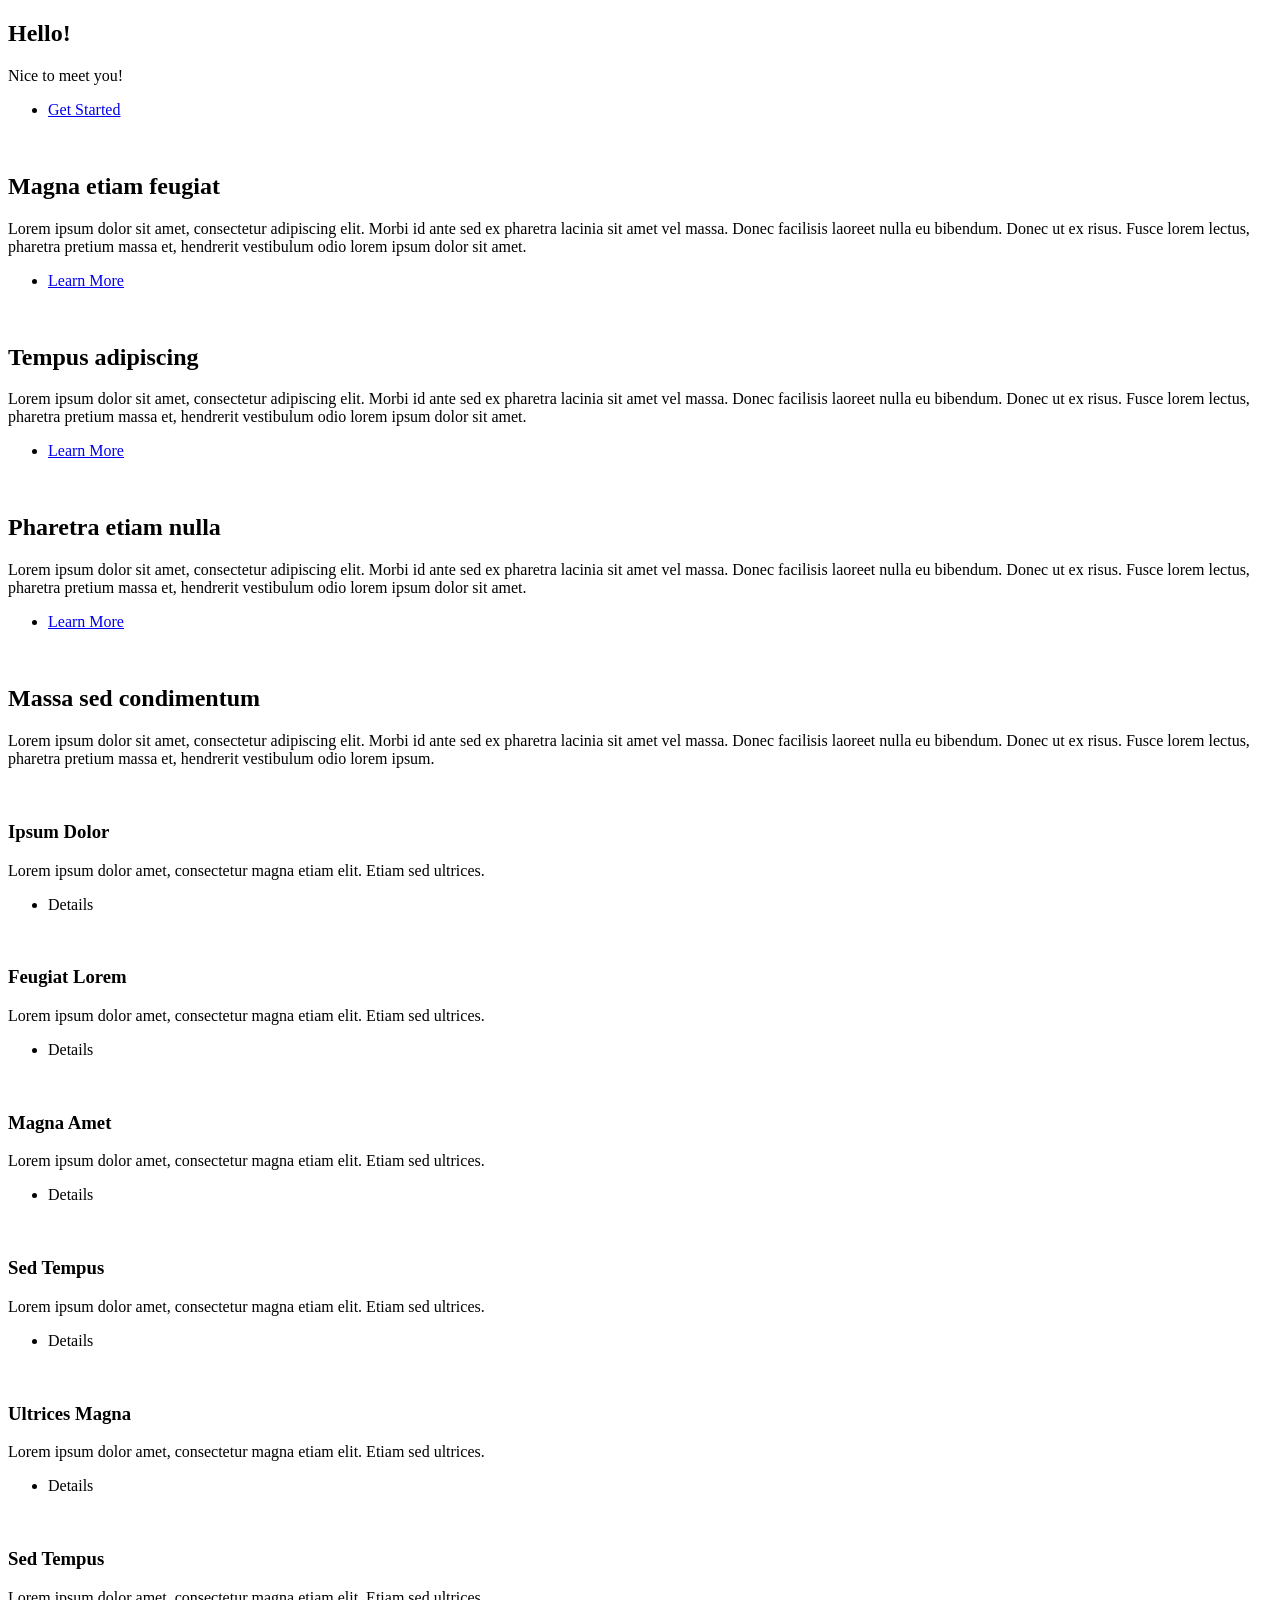
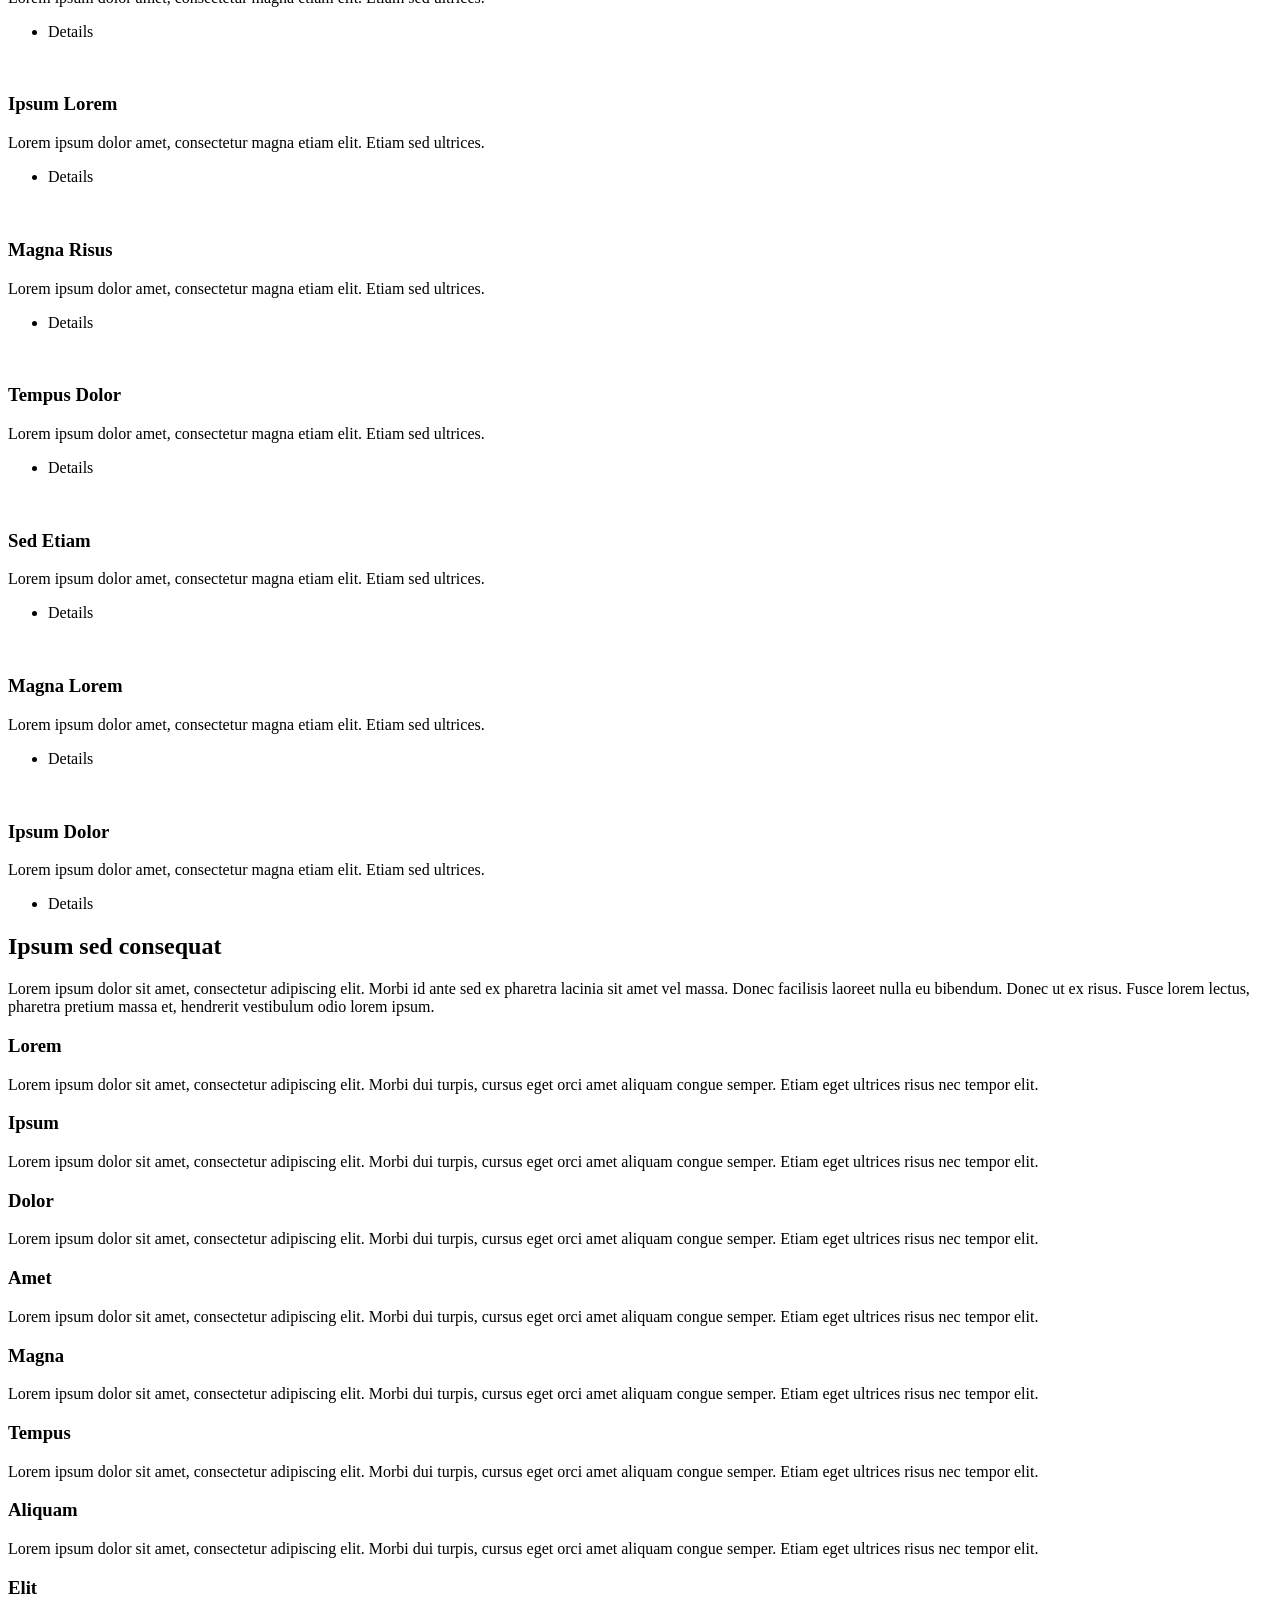
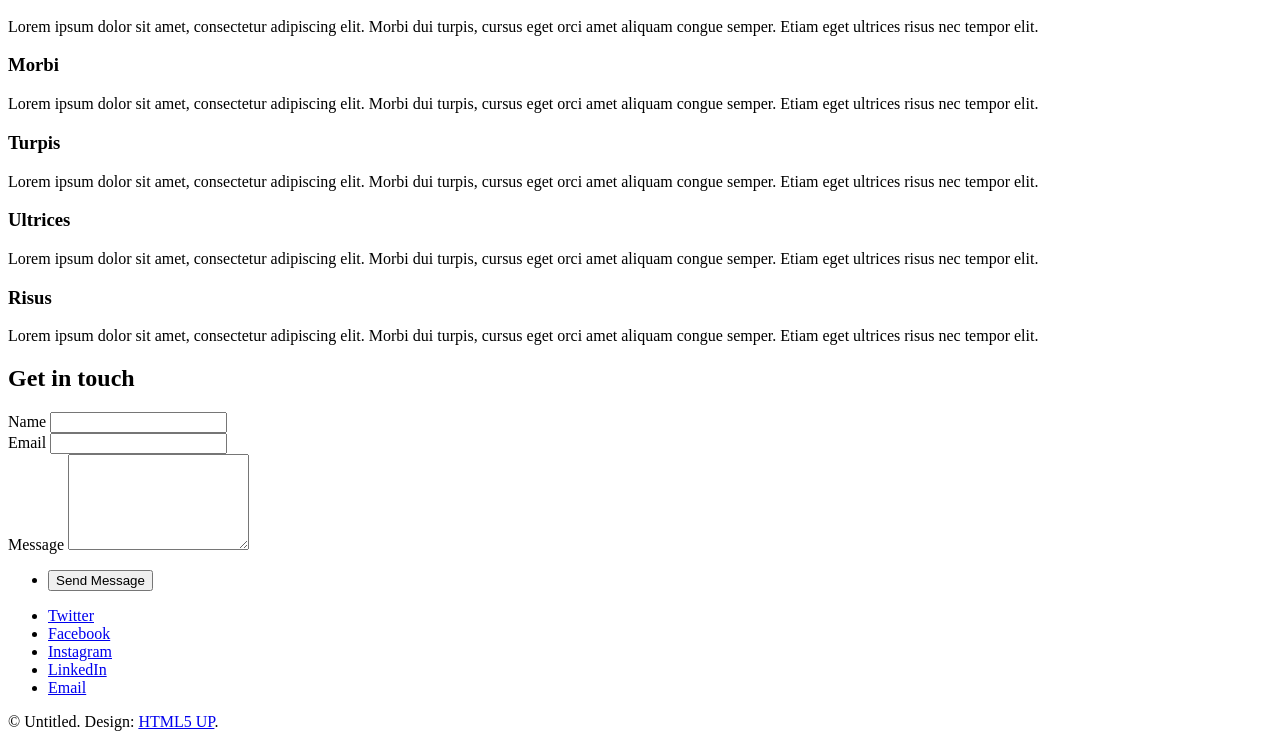
==== index.html @ d67f1583 "add a templete" ====
<!DOCTYPE HTML>
<!--
	Story by HTML5 UP
	html5up.net | @ajlkn
	Free for personal and commercial use under the CCA 3.0 license (html5up.net/license)
-->
<html>
	<head>
		<title>Story by HTML5 UP</title>
		<meta charset="utf-8" />
		<meta name="viewport" content="width=device-width, initial-scale=1, user-scalable=no" />
		<link rel="stylesheet" href="assets/css/main.css" />
		<noscript><link rel="stylesheet" href="assets/css/noscript.css" /></noscript>
	</head>
	<body class="is-preload">

		<!-- Wrapper -->
			<div id="wrapper" class="divided">

				<!-- One -->
					<section class="banner style1 orient-left content-align-left image-position-right fullscreen onload-image-fade-in onload-content-fade-right">
						<div class="content">
							<h1>Hello! </h1>
							<p class="major">
								Nice to meet you! 

							</p>
							<ul class="actions stacked">
								<li><a href="#first" class="button big wide smooth-scroll-middle">Get Started</a></li>
							</ul>
						</div>
						<div class="image">
							<img src="images/banner.jpg" alt="" />
						</div>
					</section>

				<!-- Two -->
					<section class="spotlight style1 orient-right content-align-left image-position-center onscroll-image-fade-in" id="first">
						<div class="content">
							<h2>Magna etiam feugiat</h2>
							<p>Lorem ipsum dolor sit amet, consectetur adipiscing elit. Morbi id ante sed ex pharetra lacinia sit amet vel massa. Donec facilisis laoreet nulla eu bibendum. Donec ut ex risus. Fusce lorem lectus, pharetra pretium massa et, hendrerit vestibulum odio lorem ipsum dolor sit amet.</p>
							<ul class="actions stacked">
								<li><a href="#" class="button">Learn More</a></li>
							</ul>
						</div>
						<div class="image">
							<img src="images/spotlight01.jpg" alt="" />
						</div>
					</section>

				<!-- Three -->
					<section class="spotlight style1 orient-left content-align-left image-position-center onscroll-image-fade-in">
						<div class="content">
							<h2>Tempus adipiscing</h2>
							<p>Lorem ipsum dolor sit amet, consectetur adipiscing elit. Morbi id ante sed ex pharetra lacinia sit amet vel massa. Donec facilisis laoreet nulla eu bibendum. Donec ut ex risus. Fusce lorem lectus, pharetra pretium massa et, hendrerit vestibulum odio lorem ipsum dolor sit amet.</p>
							<ul class="actions stacked">
								<li><a href="#" class="button">Learn More</a></li>
							</ul>
						</div>
						<div class="image">
							<img src="images/spotlight02.jpg" alt="" />
						</div>
					</section>

				<!-- Four -->
					<section class="spotlight style1 orient-right content-align-left image-position-center onscroll-image-fade-in">
						<div class="content">
							<h2>Pharetra etiam nulla</h2>
							<p>Lorem ipsum dolor sit amet, consectetur adipiscing elit. Morbi id ante sed ex pharetra lacinia sit amet vel massa. Donec facilisis laoreet nulla eu bibendum. Donec ut ex risus. Fusce lorem lectus, pharetra pretium massa et, hendrerit vestibulum odio lorem ipsum dolor sit amet.</p>
							<ul class="actions stacked">
								<li><a href="#" class="button">Learn More</a></li>
							</ul>
						</div>
						<div class="image">
							<img src="images/spotlight03.jpg" alt="" />
						</div>
					</section>

				<!-- Five -->
					<section class="wrapper style1 align-center">
						<div class="inner">
							<h2>Massa sed condimentum</h2>
							<p>Lorem ipsum dolor sit amet, consectetur adipiscing elit. Morbi id ante sed ex pharetra lacinia sit amet vel massa. Donec facilisis laoreet nulla eu bibendum. Donec ut ex risus. Fusce lorem lectus, pharetra pretium massa et, hendrerit vestibulum odio lorem ipsum.</p>
						</div>

						<!-- Gallery -->
							<div class="gallery style2 medium lightbox onscroll-fade-in">
								<article>
									<a href="images/gallery/fulls/01.jpg" class="image">
										<img src="images/gallery/thumbs/01.jpg" alt="" />
									</a>
									<div class="caption">
										<h3>Ipsum Dolor</h3>
										<p>Lorem ipsum dolor amet, consectetur magna etiam elit. Etiam sed ultrices.</p>
										<ul class="actions fixed">
											<li><span class="button small">Details</span></li>
										</ul>
									</div>
								</article>
								<article>
									<a href="images/gallery/fulls/02.jpg" class="image">
										<img src="images/gallery/thumbs/02.jpg" alt="" />
									</a>
									<div class="caption">
										<h3>Feugiat Lorem</h3>
										<p>Lorem ipsum dolor amet, consectetur magna etiam elit. Etiam sed ultrices.</p>
										<ul class="actions fixed">
											<li><span class="button small">Details</span></li>
										</ul>
									</div>
								</article>
								<article>
									<a href="images/gallery/fulls/03.jpg" class="image">
										<img src="images/gallery/thumbs/03.jpg" alt="" />
									</a>
									<div class="caption">
										<h3>Magna Amet</h3>
										<p>Lorem ipsum dolor amet, consectetur magna etiam elit. Etiam sed ultrices.</p>
										<ul class="actions fixed">
											<li><span class="button small">Details</span></li>
										</ul>
									</div>
								</article>
								<article>
									<a href="images/gallery/fulls/04.jpg" class="image">
										<img src="images/gallery/thumbs/04.jpg" alt="" />
									</a>
									<div class="caption">
										<h3>Sed Tempus</h3>
										<p>Lorem ipsum dolor amet, consectetur magna etiam elit. Etiam sed ultrices.</p>
										<ul class="actions fixed">
											<li><span class="button small">Details</span></li>
										</ul>
									</div>
								</article>
								<article>
									<a href="images/gallery/fulls/05.jpg" class="image">
										<img src="images/gallery/thumbs/05.jpg" alt="" />
									</a>
									<div class="caption">
										<h3>Ultrices Magna</h3>
										<p>Lorem ipsum dolor amet, consectetur magna etiam elit. Etiam sed ultrices.</p>
										<ul class="actions fixed">
											<li><span class="button small">Details</span></li>
										</ul>
									</div>
								</article>
								<article>
									<a href="images/gallery/fulls/06.jpg" class="image">
										<img src="images/gallery/thumbs/06.jpg" alt="" />
									</a>
									<div class="caption">
										<h3>Sed Tempus</h3>
										<p>Lorem ipsum dolor amet, consectetur magna etiam elit. Etiam sed ultrices.</p>
										<ul class="actions fixed">
											<li><span class="button small">Details</span></li>
										</ul>
									</div>
								</article>
								<article>
									<a href="images/gallery/fulls/07.jpg" class="image">
										<img src="images/gallery/thumbs/07.jpg" alt="" />
									</a>
									<div class="caption">
										<h3>Ipsum Lorem</h3>
										<p>Lorem ipsum dolor amet, consectetur magna etiam elit. Etiam sed ultrices.</p>
										<ul class="actions fixed">
											<li><span class="button small">Details</span></li>
										</ul>
									</div>
								</article>
								<article>
									<a href="images/gallery/fulls/08.jpg" class="image">
										<img src="images/gallery/thumbs/08.jpg" alt="" />
									</a>
									<div class="caption">
										<h3>Magna Risus</h3>
										<p>Lorem ipsum dolor amet, consectetur magna etiam elit. Etiam sed ultrices.</p>
										<ul class="actions fixed">
											<li><span class="button small">Details</span></li>
										</ul>
									</div>
								</article>
								<article>
									<a href="images/gallery/fulls/09.jpg" class="image">
										<img src="images/gallery/thumbs/09.jpg" alt="" />
									</a>
									<div class="caption">
										<h3>Tempus Dolor</h3>
										<p>Lorem ipsum dolor amet, consectetur magna etiam elit. Etiam sed ultrices.</p>
										<ul class="actions fixed">
											<li><span class="button small">Details</span></li>
										</ul>
									</div>
								</article>
								<article>
									<a href="images/gallery/fulls/10.jpg" class="image">
										<img src="images/gallery/thumbs/10.jpg" alt="" />
									</a>
									<div class="caption">
										<h3>Sed Etiam</h3>
										<p>Lorem ipsum dolor amet, consectetur magna etiam elit. Etiam sed ultrices.</p>
										<ul class="actions fixed">
											<li><span class="button small">Details</span></li>
										</ul>
									</div>
								</article>
								<article>
									<a href="images/gallery/fulls/11.jpg" class="image">
										<img src="images/gallery/thumbs/11.jpg" alt="" />
									</a>
									<div class="caption">
										<h3>Magna Lorem</h3>
										<p>Lorem ipsum dolor amet, consectetur magna etiam elit. Etiam sed ultrices.</p>
										<ul class="actions fixed">
											<li><span class="button small">Details</span></li>
										</ul>
									</div>
								</article>
								<article>
									<a href="images/gallery/fulls/12.jpg" class="image">
										<img src="images/gallery/thumbs/12.jpg" alt="" />
									</a>
									<div class="caption">
										<h3>Ipsum Dolor</h3>
										<p>Lorem ipsum dolor amet, consectetur magna etiam elit. Etiam sed ultrices.</p>
										<ul class="actions fixed">
											<li><span class="button small">Details</span></li>
										</ul>
									</div>
								</article>
							</div>

					</section>

				<!-- Six -->
					<section class="wrapper style1 align-center">
						<div class="inner">
							<h2>Ipsum sed consequat</h2>
							<p>Lorem ipsum dolor sit amet, consectetur adipiscing elit. Morbi id ante sed ex pharetra lacinia sit amet vel massa. Donec facilisis laoreet nulla eu bibendum. Donec ut ex risus. Fusce lorem lectus, pharetra pretium massa et, hendrerit vestibulum odio lorem ipsum.</p>
							<div class="items style1 medium onscroll-fade-in">
								<section>
									<span class="icon style2 major fa-gem"></span>
									<h3>Lorem</h3>
									<p>Lorem ipsum dolor sit amet, consectetur adipiscing elit. Morbi dui turpis, cursus eget orci amet aliquam congue semper. Etiam eget ultrices risus nec tempor elit.</p>
								</section>
								<section>
									<span class="icon solid style2 major fa-save"></span>
									<h3>Ipsum</h3>
									<p>Lorem ipsum dolor sit amet, consectetur adipiscing elit. Morbi dui turpis, cursus eget orci amet aliquam congue semper. Etiam eget ultrices risus nec tempor elit.</p>
								</section>
								<section>
									<span class="icon solid style2 major fa-chart-bar"></span>
									<h3>Dolor</h3>
									<p>Lorem ipsum dolor sit amet, consectetur adipiscing elit. Morbi dui turpis, cursus eget orci amet aliquam congue semper. Etiam eget ultrices risus nec tempor elit.</p>
								</section>
								<section>
									<span class="icon solid style2 major fa-wifi"></span>
									<h3>Amet</h3>
									<p>Lorem ipsum dolor sit amet, consectetur adipiscing elit. Morbi dui turpis, cursus eget orci amet aliquam congue semper. Etiam eget ultrices risus nec tempor elit.</p>
								</section>
								<section>
									<span class="icon solid style2 major fa-cog"></span>
									<h3>Magna</h3>
									<p>Lorem ipsum dolor sit amet, consectetur adipiscing elit. Morbi dui turpis, cursus eget orci amet aliquam congue semper. Etiam eget ultrices risus nec tempor elit.</p>
								</section>
								<section>
									<span class="icon style2 major fa-paper-plane"></span>
									<h3>Tempus</h3>
									<p>Lorem ipsum dolor sit amet, consectetur adipiscing elit. Morbi dui turpis, cursus eget orci amet aliquam congue semper. Etiam eget ultrices risus nec tempor elit.</p>
								</section>
								<section>
									<span class="icon solid style2 major fa-desktop"></span>
									<h3>Aliquam</h3>
									<p>Lorem ipsum dolor sit amet, consectetur adipiscing elit. Morbi dui turpis, cursus eget orci amet aliquam congue semper. Etiam eget ultrices risus nec tempor elit.</p>
								</section>
								<section>
									<span class="icon solid style2 major fa-sync-alt"></span>
									<h3>Elit</h3>
									<p>Lorem ipsum dolor sit amet, consectetur adipiscing elit. Morbi dui turpis, cursus eget orci amet aliquam congue semper. Etiam eget ultrices risus nec tempor elit.</p>
								</section>
								<section>
									<span class="icon solid style2 major fa-hashtag"></span>
									<h3>Morbi</h3>
									<p>Lorem ipsum dolor sit amet, consectetur adipiscing elit. Morbi dui turpis, cursus eget orci amet aliquam congue semper. Etiam eget ultrices risus nec tempor elit.</p>
								</section>
								<section>
									<span class="icon solid style2 major fa-bolt"></span>
									<h3>Turpis</h3>
									<p>Lorem ipsum dolor sit amet, consectetur adipiscing elit. Morbi dui turpis, cursus eget orci amet aliquam congue semper. Etiam eget ultrices risus nec tempor elit.</p>
								</section>
								<section>
									<span class="icon solid style2 major fa-envelope"></span>
									<h3>Ultrices</h3>
									<p>Lorem ipsum dolor sit amet, consectetur adipiscing elit. Morbi dui turpis, cursus eget orci amet aliquam congue semper. Etiam eget ultrices risus nec tempor elit.</p>
								</section>
								<section>
									<span class="icon solid style2 major fa-leaf"></span>
									<h3>Risus</h3>
									<p>Lorem ipsum dolor sit amet, consectetur adipiscing elit. Morbi dui turpis, cursus eget orci amet aliquam congue semper. Etiam eget ultrices risus nec tempor elit.</p>
								</section>
							</div>
						</div>
					</section>

				<!-- Seven -->
					<section class="wrapper style1 align-center">
						<div class="inner medium">
							<h2>Get in touch</h2>
							<form method="post" action="#">
								<div class="fields">
									<div class="field half">
										<label for="name">Name</label>
										<input type="text" name="name" id="name" value="" />
									</div>
									<div class="field half">
										<label for="email">Email</label>
										<input type="email" name="email" id="email" value="" />
									</div>
									<div class="field">
										<label for="message">Message</label>
										<textarea name="message" id="message" rows="6"></textarea>
									</div>
								</div>
								<ul class="actions special">
									<li><input type="submit" name="submit" id="submit" value="Send Message" /></li>
								</ul>
							</form>

						</div>
					</section>

				<!-- Footer -->
					<footer class="wrapper style1 align-center">
						<div class="inner">
							<ul class="icons">
								<li><a href="#" class="icon brands style2 fa-twitter"><span class="label">Twitter</span></a></li>
								<li><a href="#" class="icon brands style2 fa-facebook-f"><span class="label">Facebook</span></a></li>
								<li><a href="#" class="icon brands style2 fa-instagram"><span class="label">Instagram</span></a></li>
								<li><a href="#" class="icon brands style2 fa-linkedin-in"><span class="label">LinkedIn</span></a></li>
								<li><a href="#" class="icon style2 fa-envelope"><span class="label">Email</span></a></li>
							</ul>
							<p>&copy; Untitled. Design: <a href="https://html5up.net">HTML5 UP</a>.</p>
						</div>
					</footer>

			</div>

		<!-- Scripts -->
			<script src="assets/js/jquery.min.js"></script>
			<script src="assets/js/jquery.scrollex.min.js"></script>
			<script src="assets/js/jquery.scrolly.min.js"></script>
			<script src="assets/js/browser.min.js"></script>
			<script src="assets/js/breakpoints.min.js"></script>
			<script src="assets/js/util.js"></script>
			<script src="assets/js/main.js"></script>

	</body>
</html>
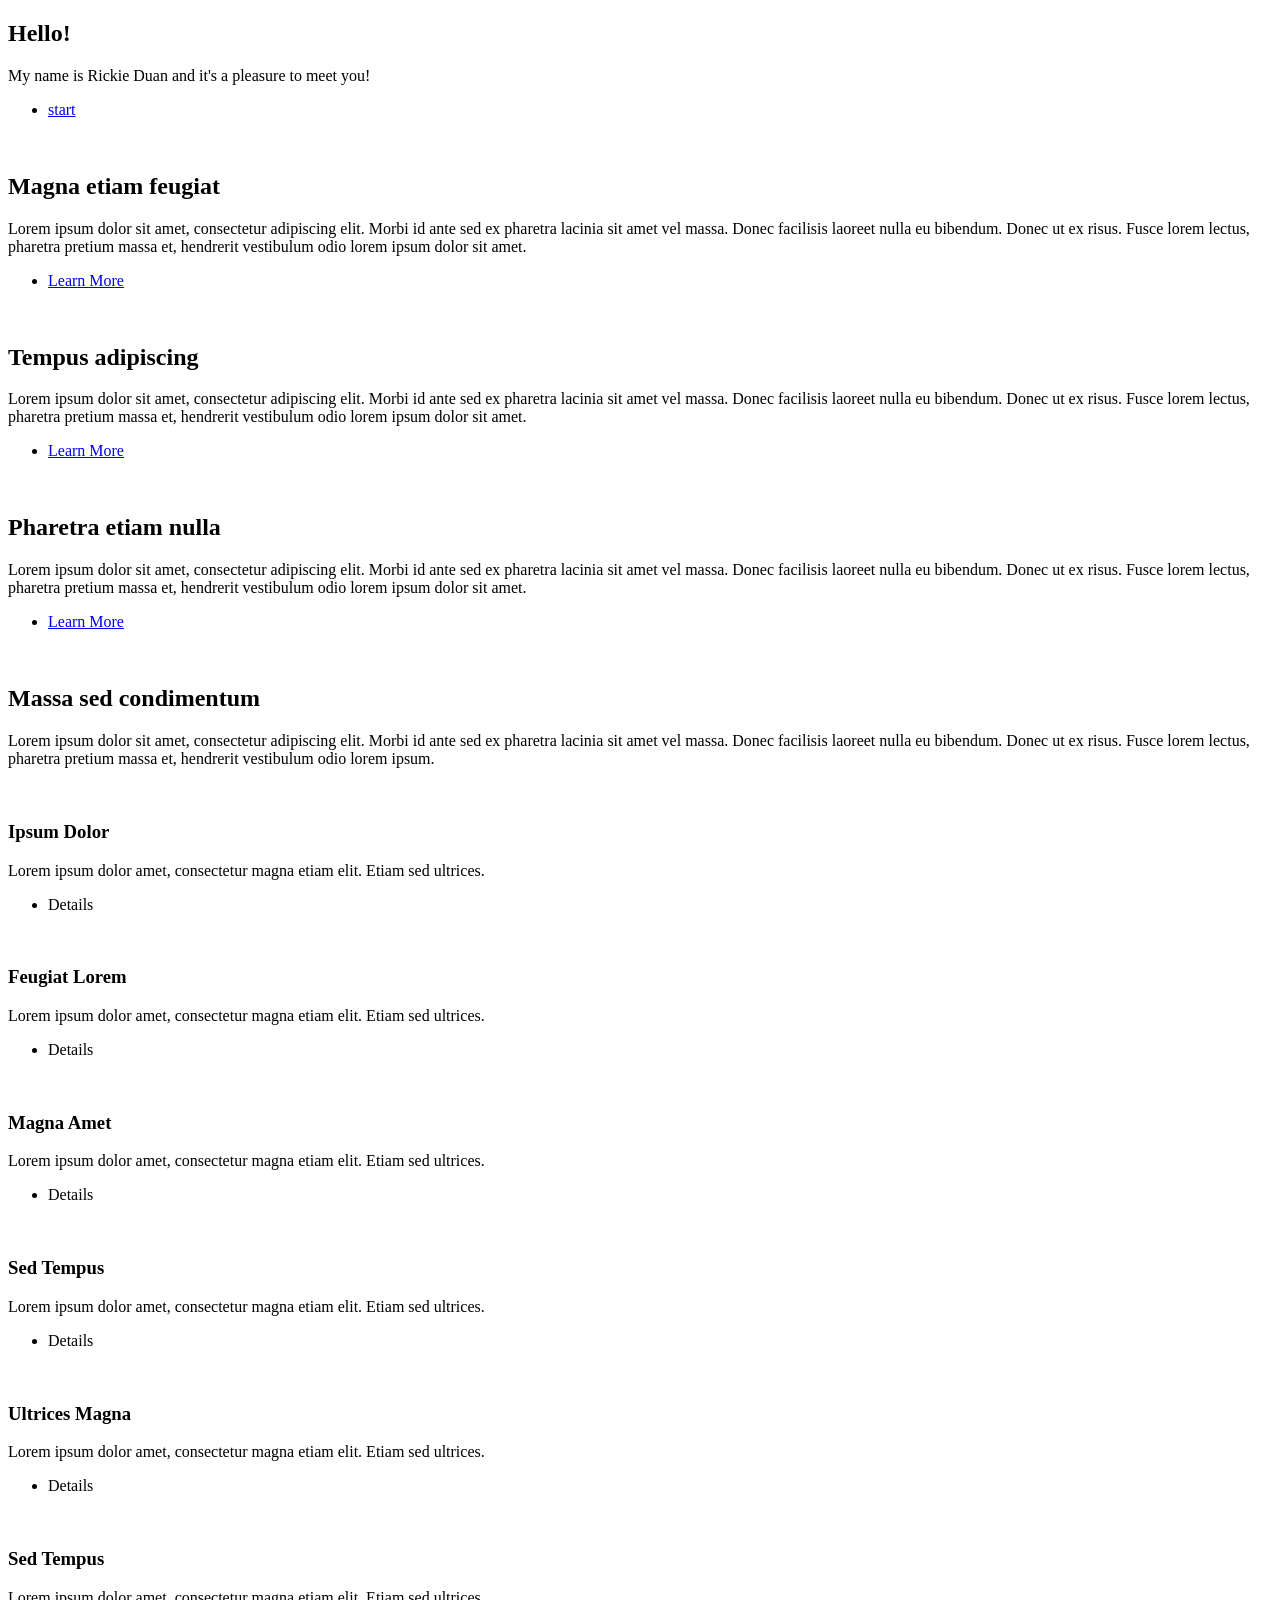
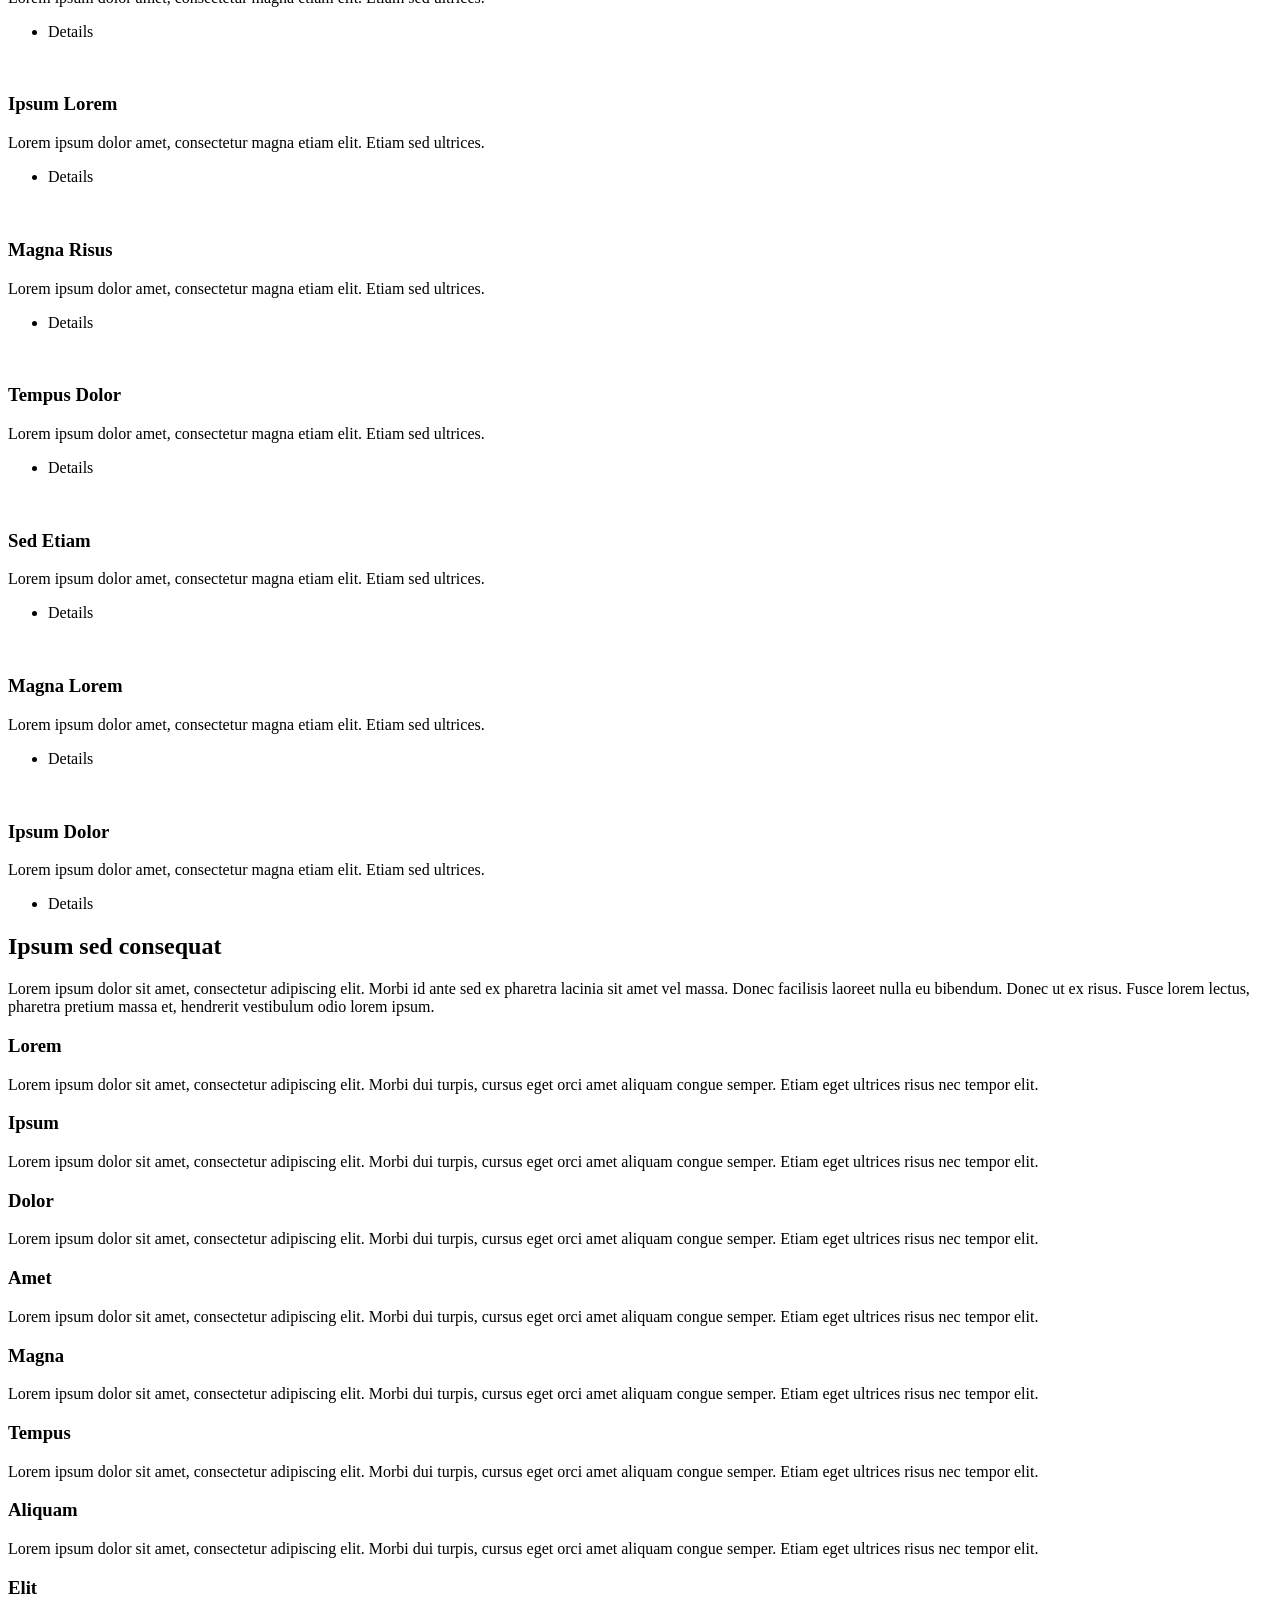
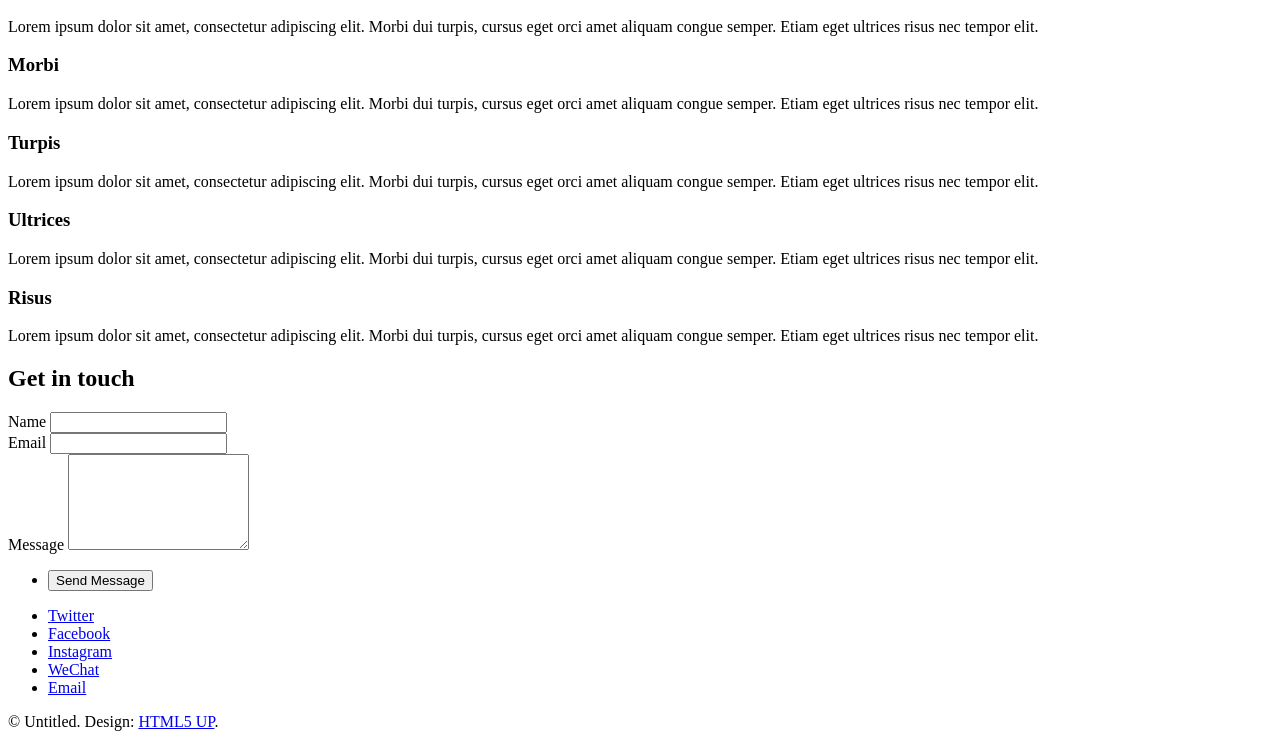
==== commit 43368a22: "added social media links" ====
--- a/index.html
+++ b/index.html
@@ -6,7 +6,7 @@
 -->
 <html>
 	<head>
-		<title>Story by HTML5 UP</title>
+		<title>Rickie's Website</title>
 		<meta charset="utf-8" />
 		<meta name="viewport" content="width=device-width, initial-scale=1, user-scalable=no" />
 		<link rel="stylesheet" href="assets/css/main.css" />
@@ -22,11 +22,11 @@
 						<div class="content">
 							<h1>Hello! </h1>
 							<p class="major">
-								Nice to meet you! 
+								My name is Rickie Duan and it's a pleasure to meet you! 
 
 							</p>
 							<ul class="actions stacked">
-								<li><a href="#first" class="button big wide smooth-scroll-middle">Get Started</a></li>
+								<li><a href="#first" class="button big wide smooth-scroll-middle">start</a></li>
 							</ul>
 						</div>
 						<div class="image">
@@ -336,9 +336,10 @@
 							<ul class="icons">
 								<li><a href="#" class="icon brands style2 fa-twitter"><span class="label">Twitter</span></a></li>
 								<li><a href="#" class="icon brands style2 fa-facebook-f"><span class="label">Facebook</span></a></li>
-								<li><a href="#" class="icon brands style2 fa-instagram"><span class="label">Instagram</span></a></li>
-								<li><a href="#" class="icon brands style2 fa-linkedin-in"><span class="label">LinkedIn</span></a></li>
-								<li><a href="#" class="icon style2 fa-envelope"><span class="label">Email</span></a></li>
+								<li><a href="https://www.instagram.com/rickie_duan/" class="icon brands style2 fa-instagram"><span class="label">Instagram</span></a></li>
+								<!-- <li><a href="#" class="icon brands style2 fa-linkedin-in"><span class="label">LinkedIn</span></a></li> -->
+								<li><a href="images/wechat_qr_code.jpeg" class="icon brands style2 fa-brands fa-weixin"><span class="label">WeChat</span></a></li>
+								<li><a href="mailto:r25duan@uwaterloo.ca" class="icon style2 fa-envelope"><span class="label">Email</span></a></li>
 							</ul>
 							<p>&copy; Untitled. Design: <a href="https://html5up.net">HTML5 UP</a>.</p>
 						</div>
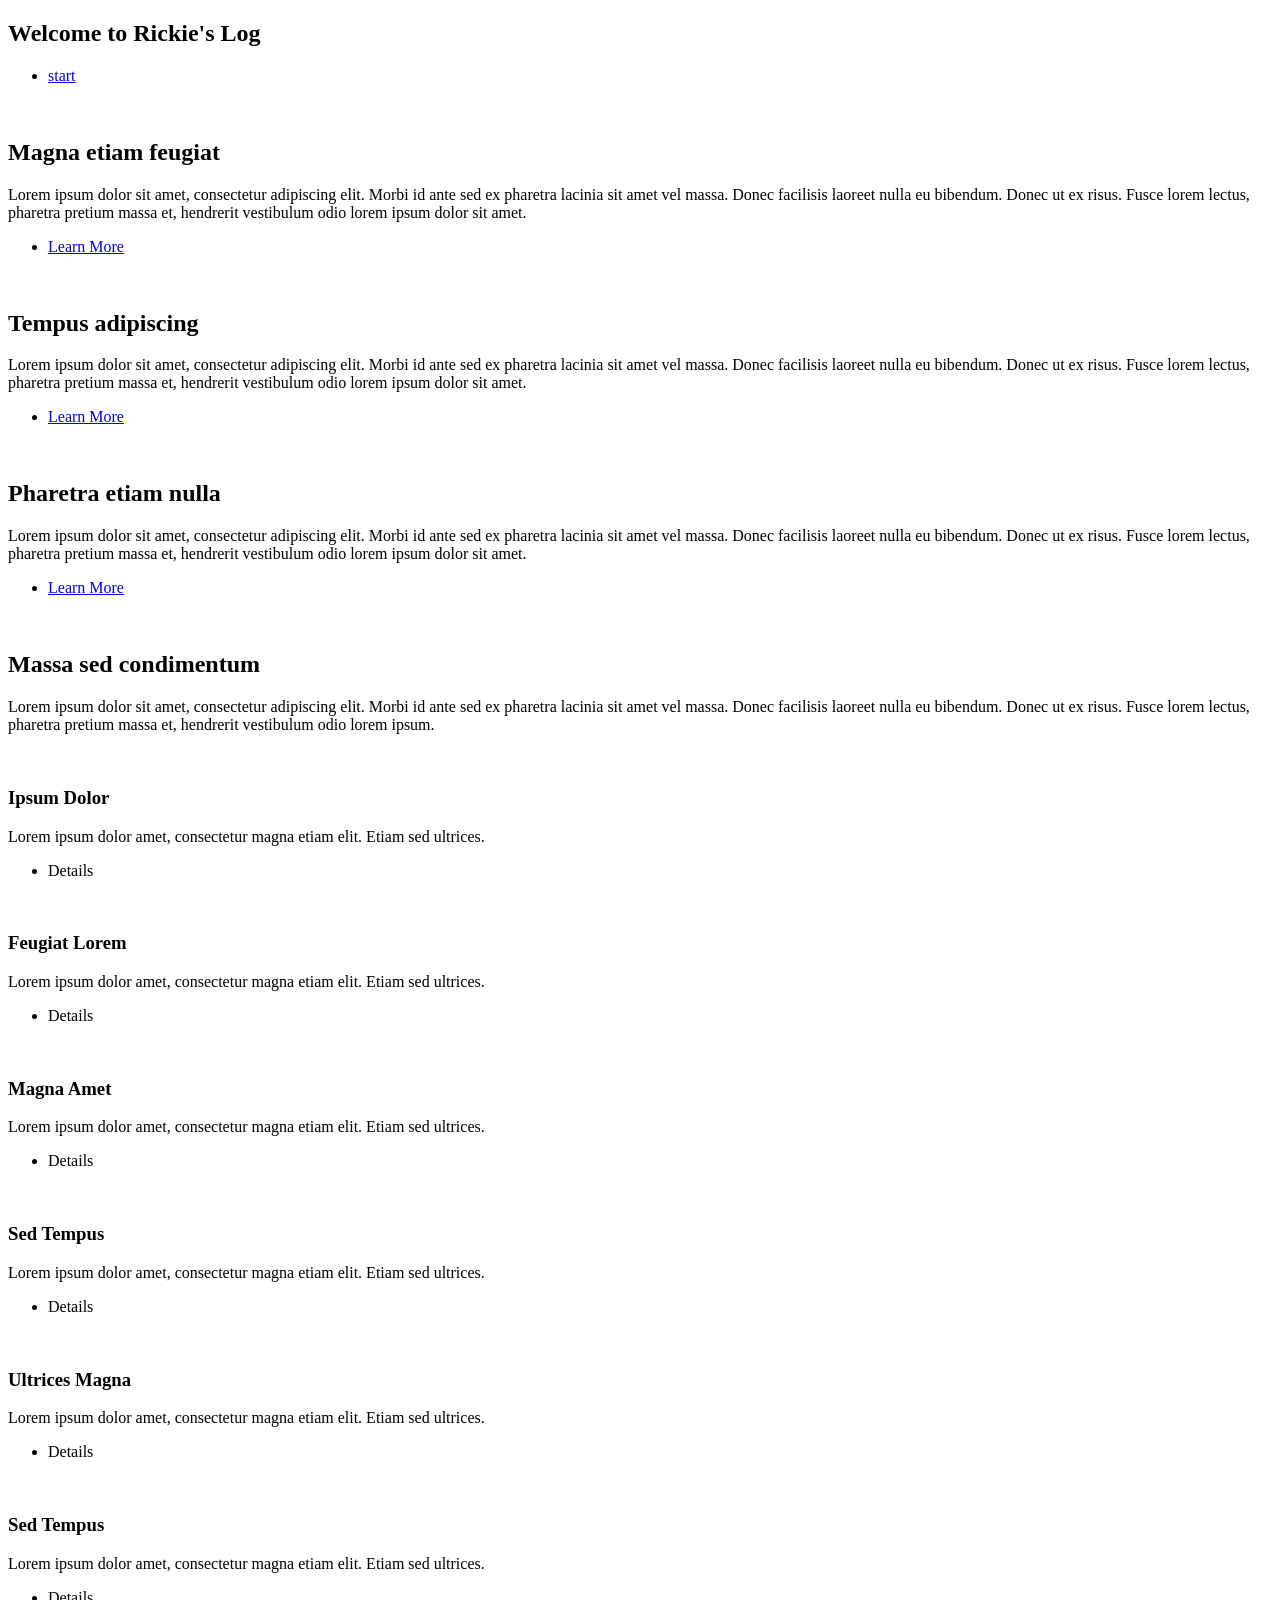
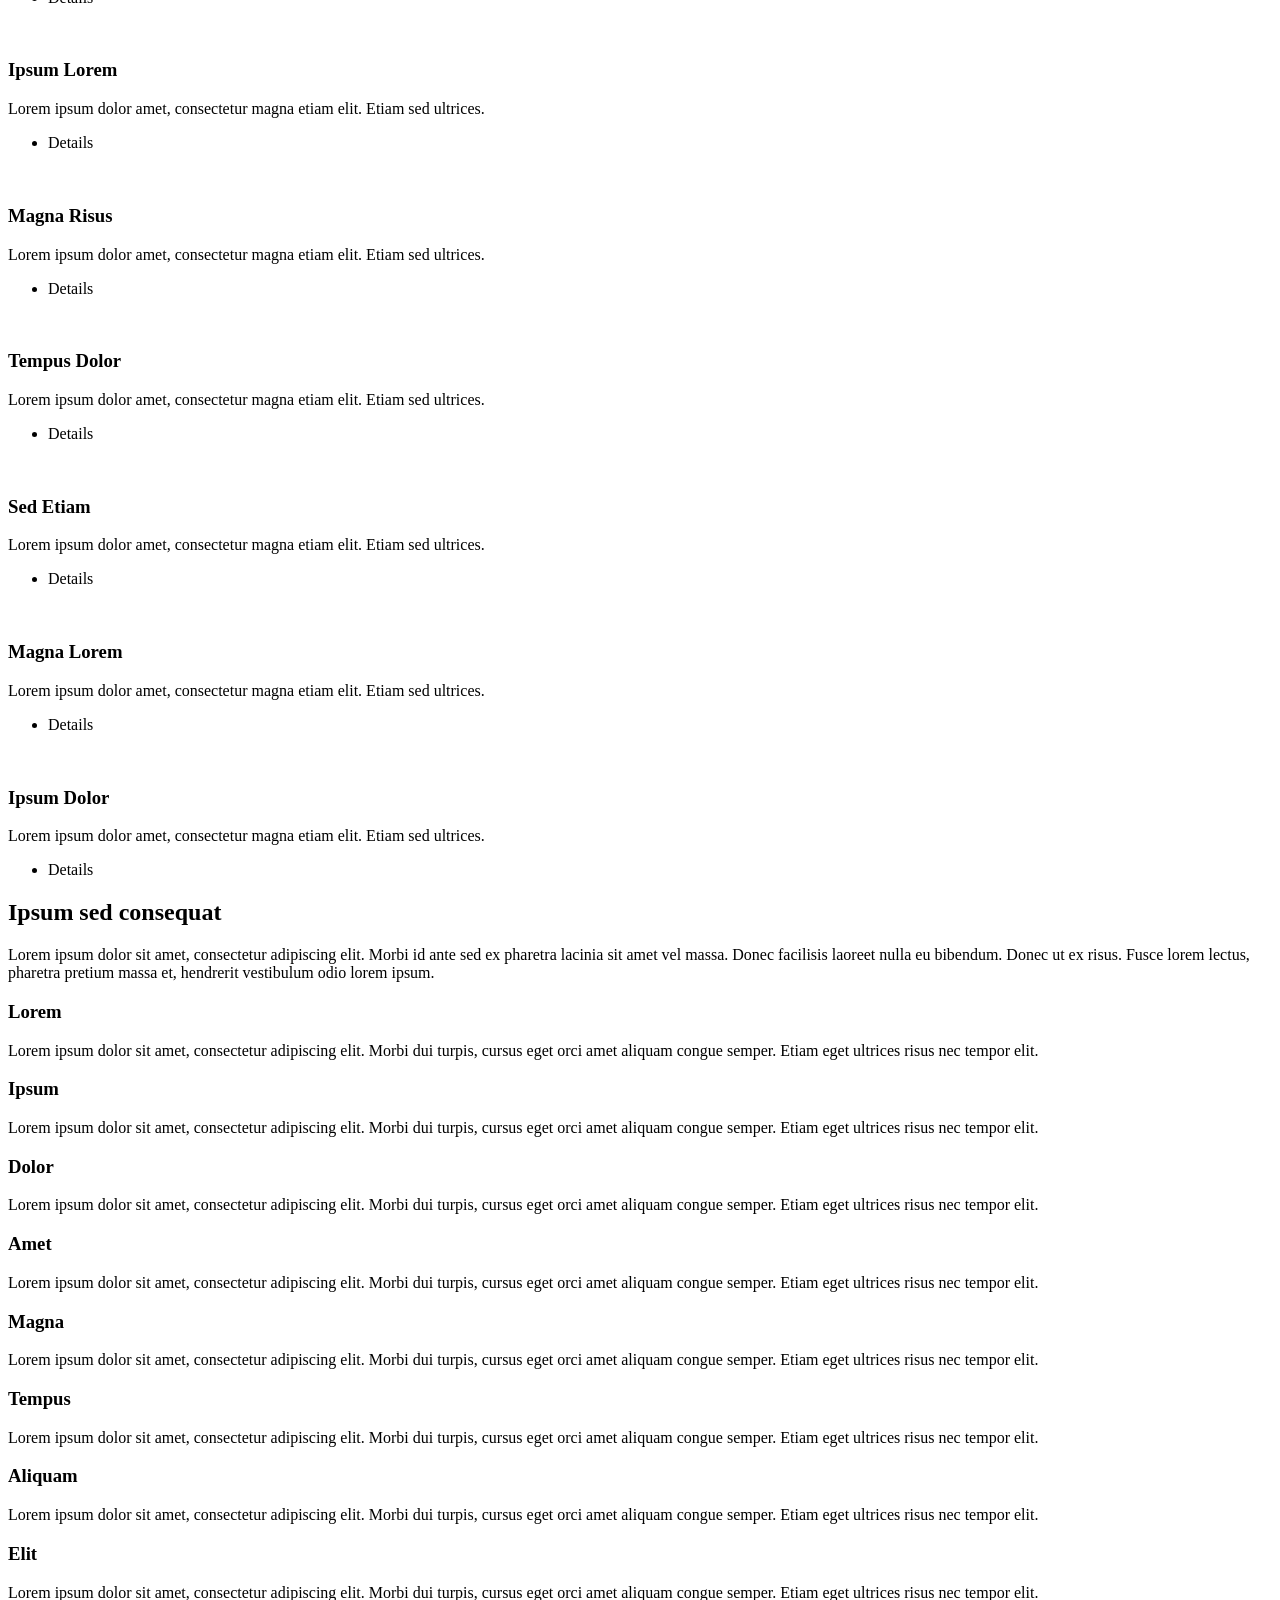
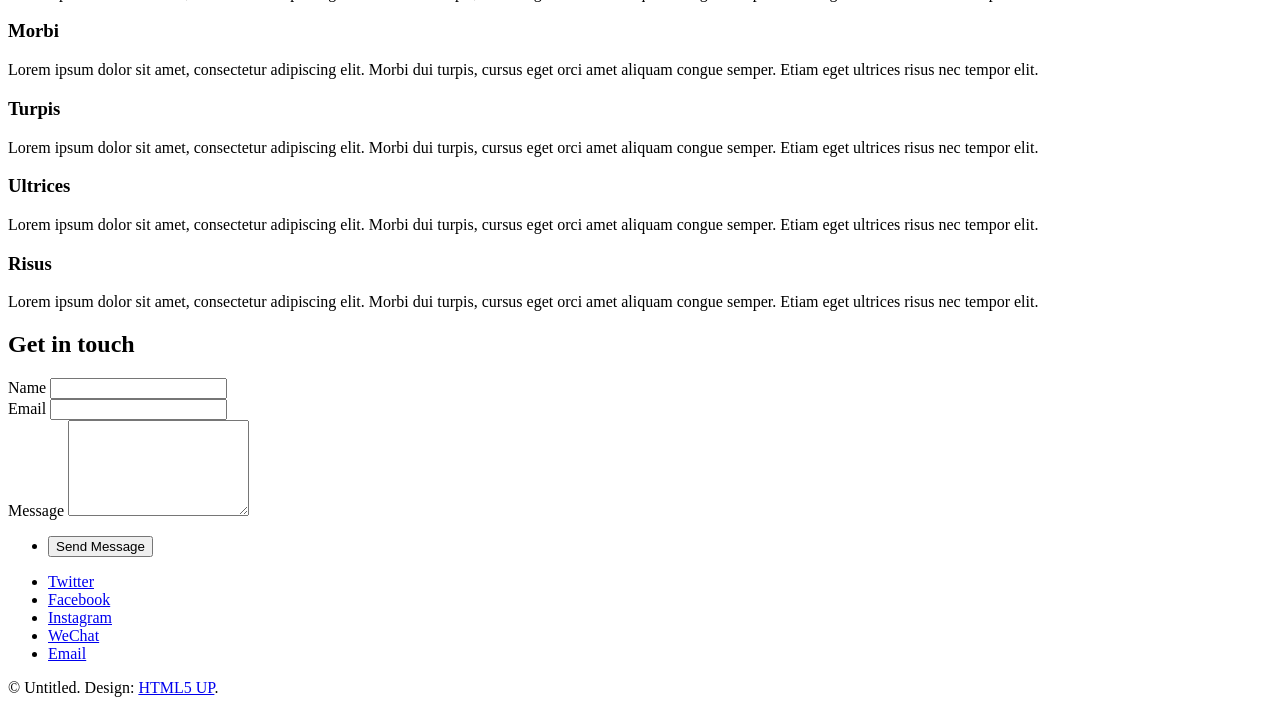
==== commit 3667a884: "change a paragraph" ====
--- a/index.html
+++ b/index.html
@@ -20,9 +20,9 @@
 				<!-- One -->
 					<section class="banner style1 orient-left content-align-left image-position-right fullscreen onload-image-fade-in onload-content-fade-right">
 						<div class="content">
-							<h1>Hello! </h1>
+							<h1>Welcome to Rickie's Log</h1>
 							<p class="major">
-								My name is Rickie Duan and it's a pleasure to meet you! 
+								
 
 							</p>
 							<ul class="actions stacked">
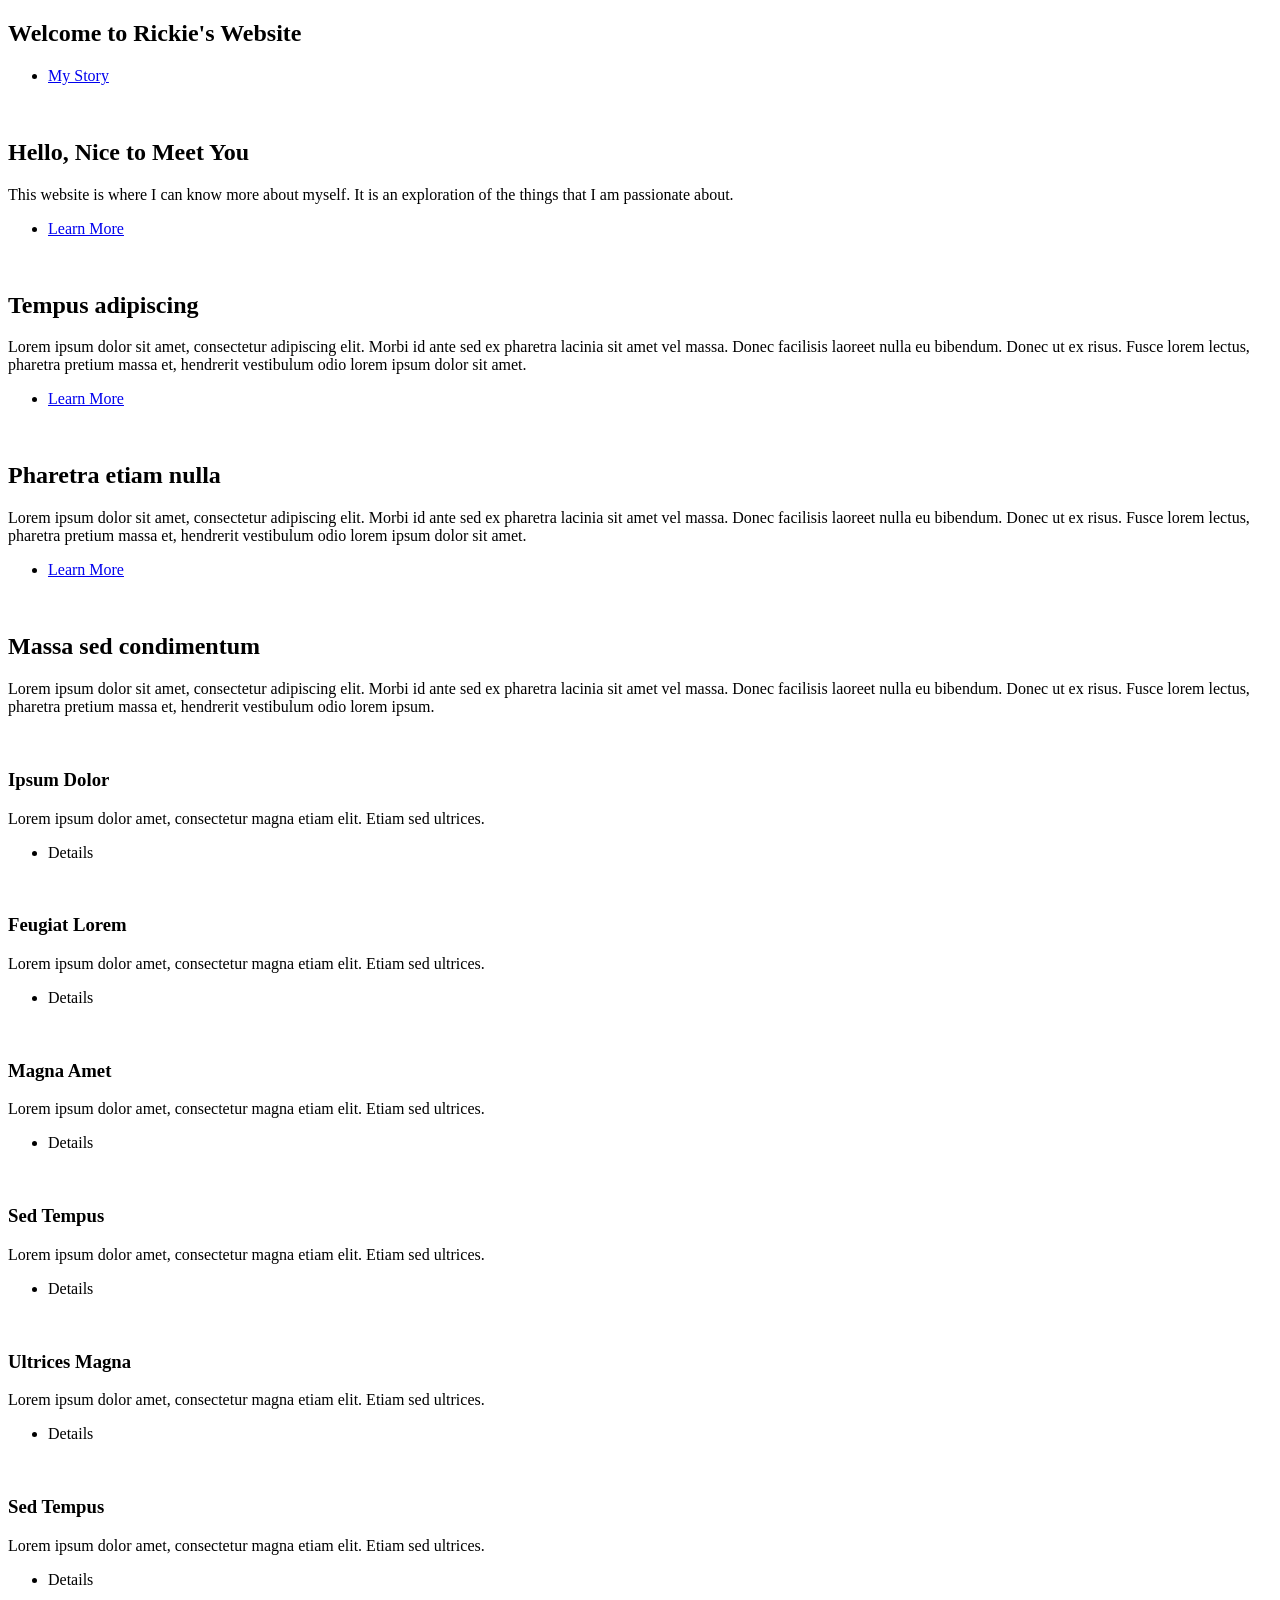
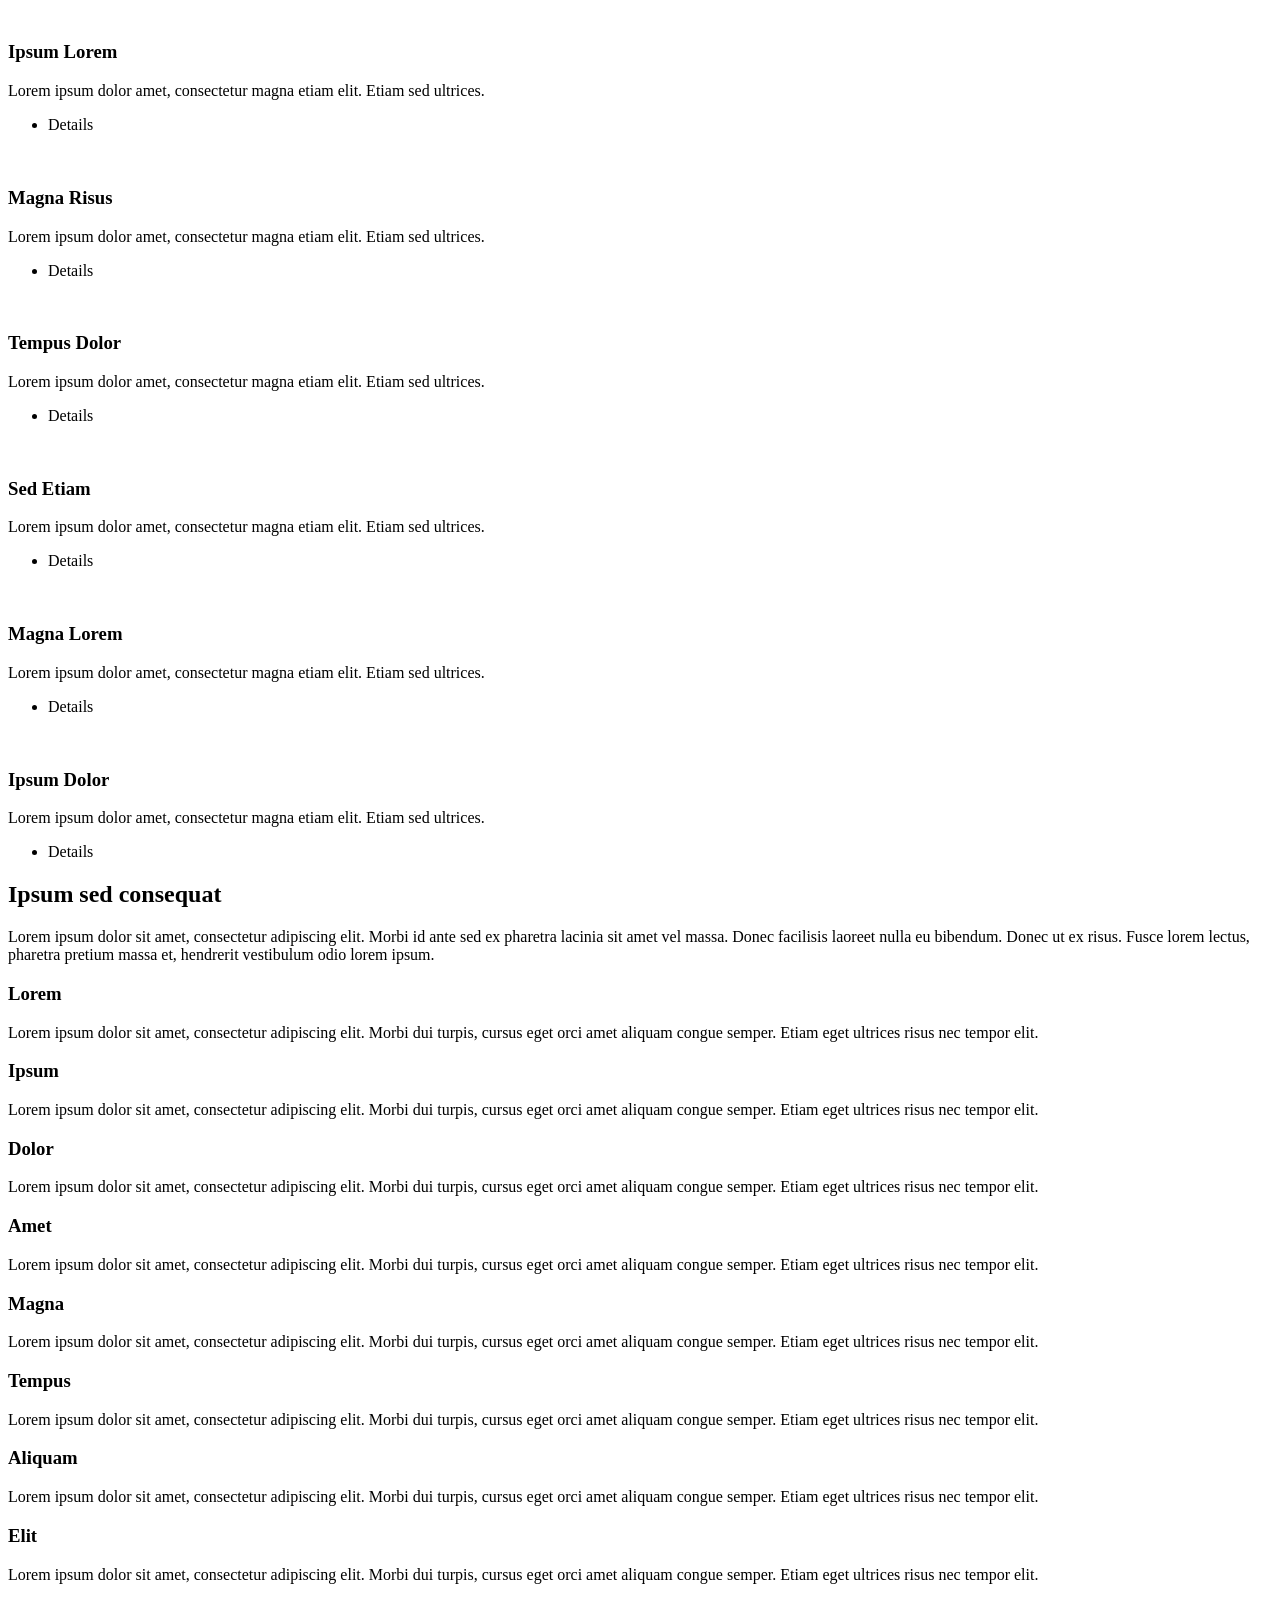
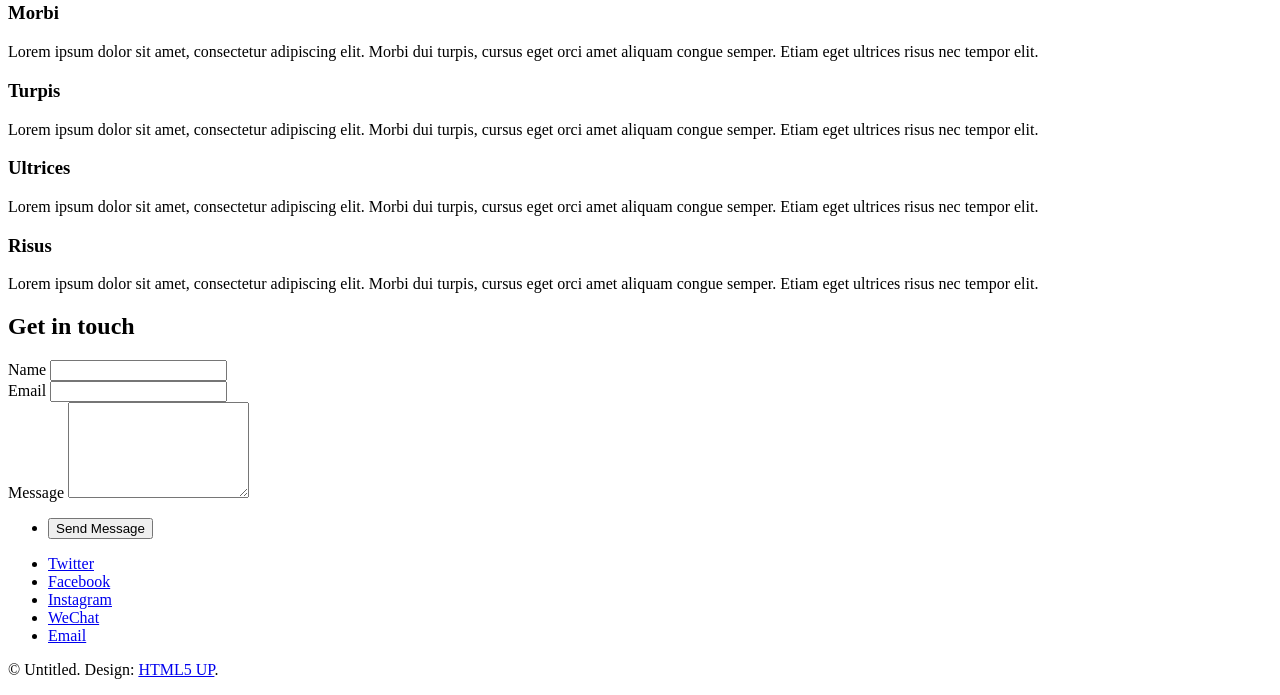
==== commit e9a35032: "modified paragraph" ====
--- a/index.html
+++ b/index.html
@@ -20,25 +20,25 @@
 				<!-- One -->
 					<section class="banner style1 orient-left content-align-left image-position-right fullscreen onload-image-fade-in onload-content-fade-right">
 						<div class="content">
-							<h1>Welcome to Rickie's Log</h1>
+							<h1>Welcome to Rickie's Website</h1>
 							<p class="major">
 								
 
 							</p>
 							<ul class="actions stacked">
-								<li><a href="#first" class="button big wide smooth-scroll-middle">start</a></li>
+								<li><a href="#first" class="button big wide smooth-scroll-middle">My Story</a></li>
 							</ul>
 						</div>
 						<div class="image">
-							<img src="images/banner.jpg" alt="" />
+							<img src="images/firework.jpg" alt="" />
 						</div>
 					</section>
 
 				<!-- Two -->
 					<section class="spotlight style1 orient-right content-align-left image-position-center onscroll-image-fade-in" id="first">
 						<div class="content">
-							<h2>Magna etiam feugiat</h2>
-							<p>Lorem ipsum dolor sit amet, consectetur adipiscing elit. Morbi id ante sed ex pharetra lacinia sit amet vel massa. Donec facilisis laoreet nulla eu bibendum. Donec ut ex risus. Fusce lorem lectus, pharetra pretium massa et, hendrerit vestibulum odio lorem ipsum dolor sit amet.</p>
+							<h2>Hello, Nice to Meet You</h2>
+							<p>This website is where I can know more about myself. It is an exploration of the things that I am passionate about.</p>
 							<ul class="actions stacked">
 								<li><a href="#" class="button">Learn More</a></li>
 							</ul>
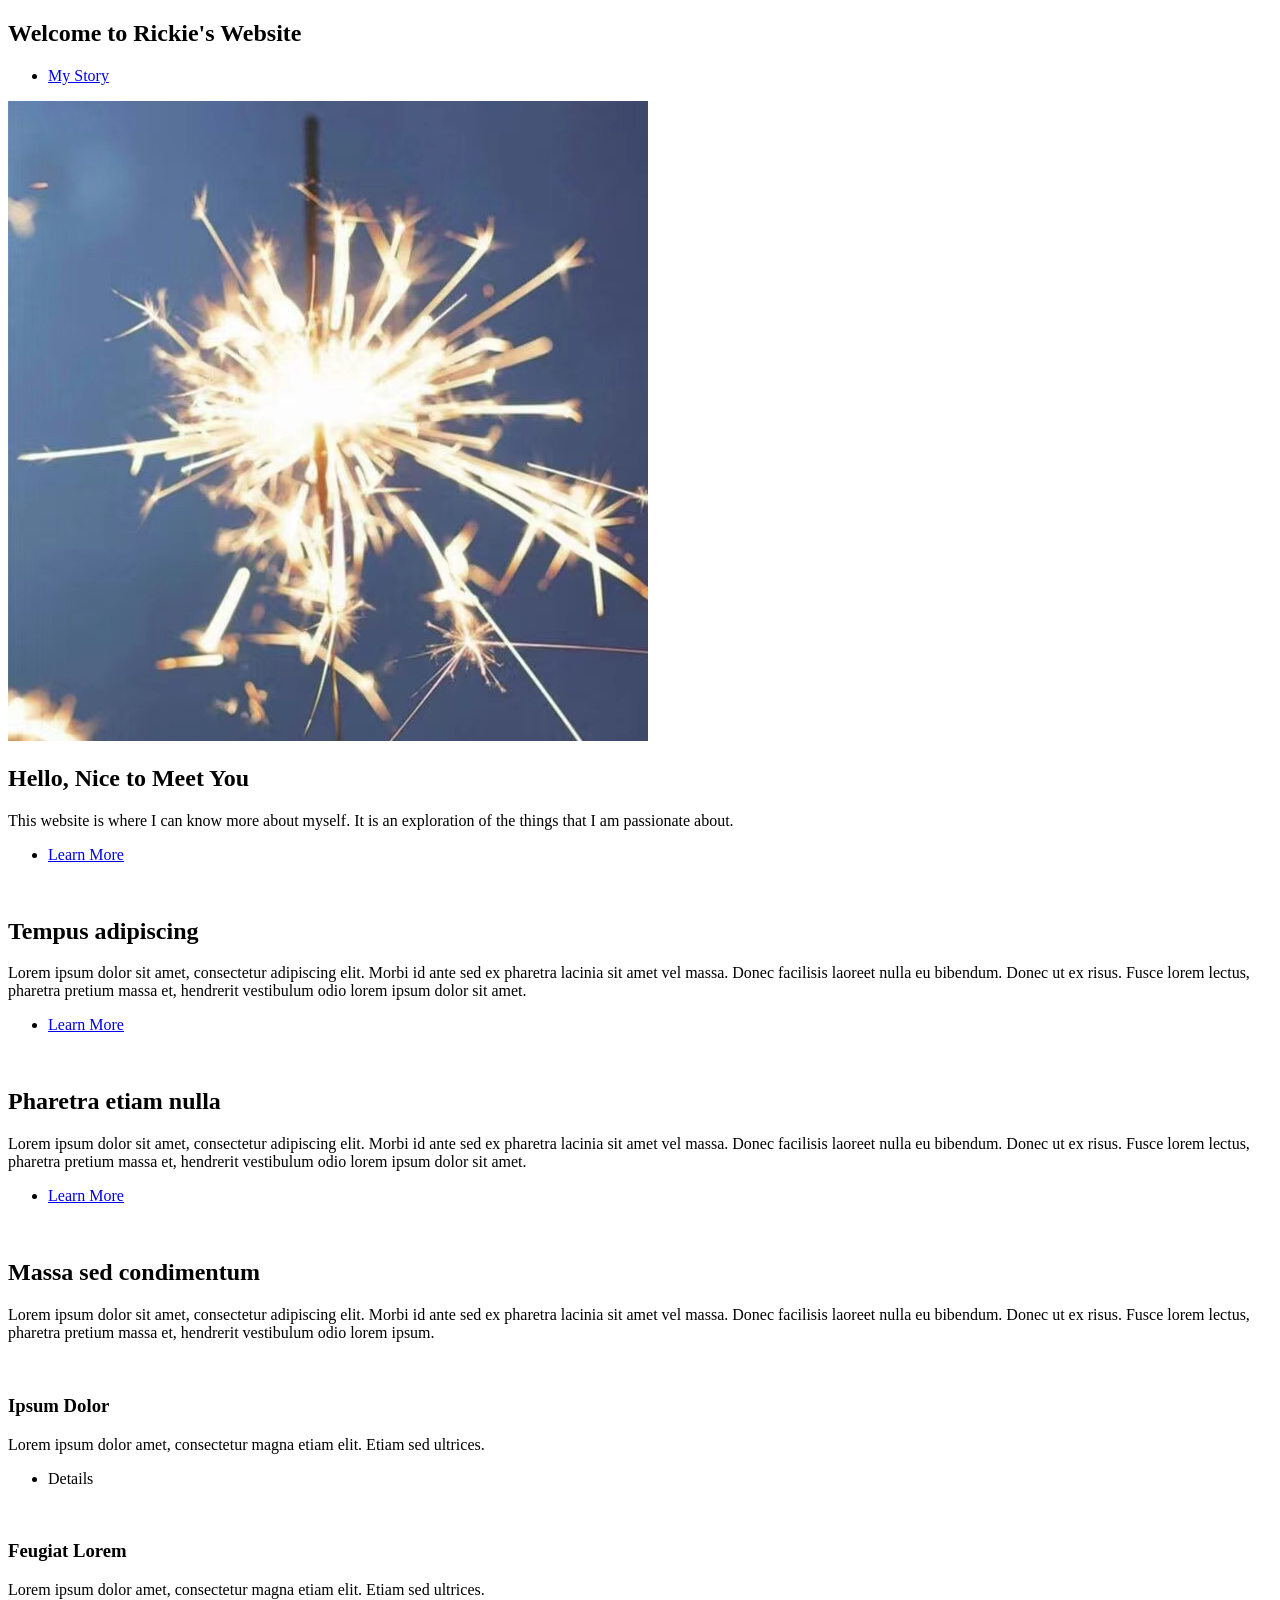
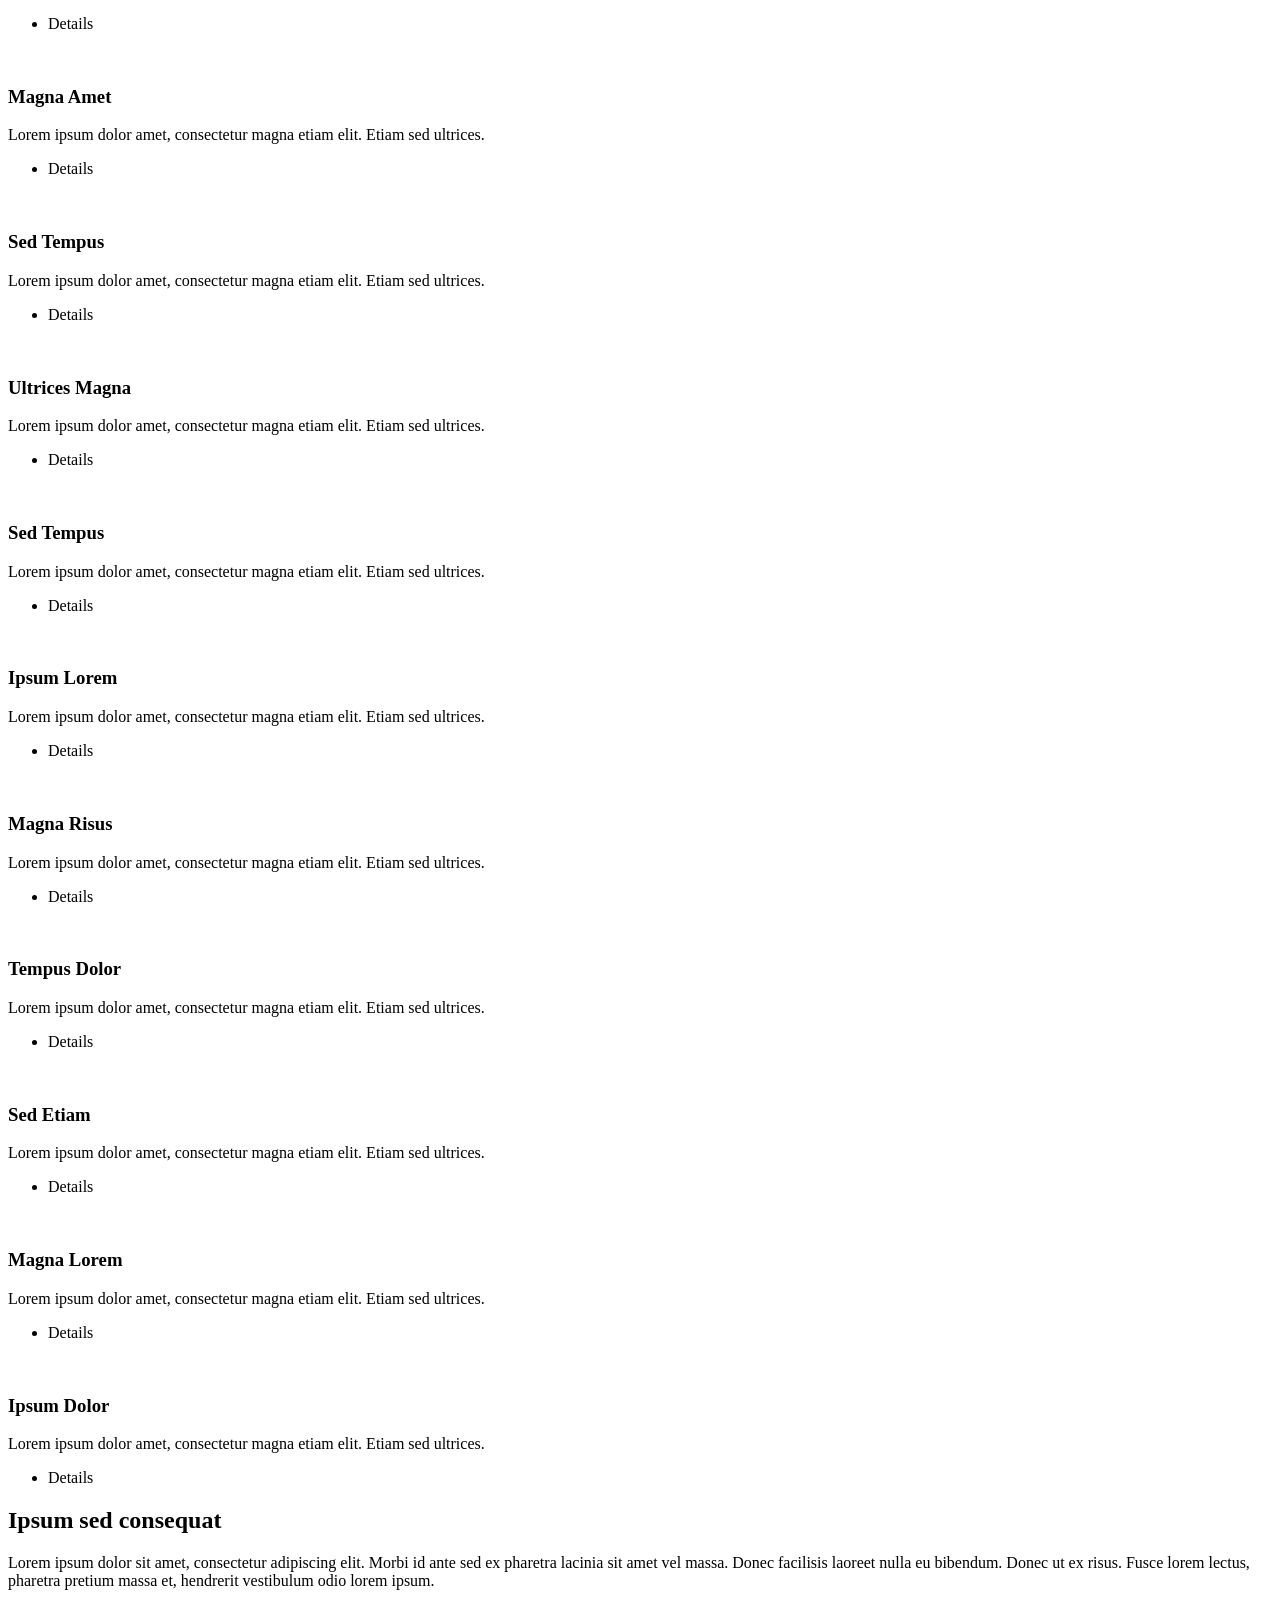
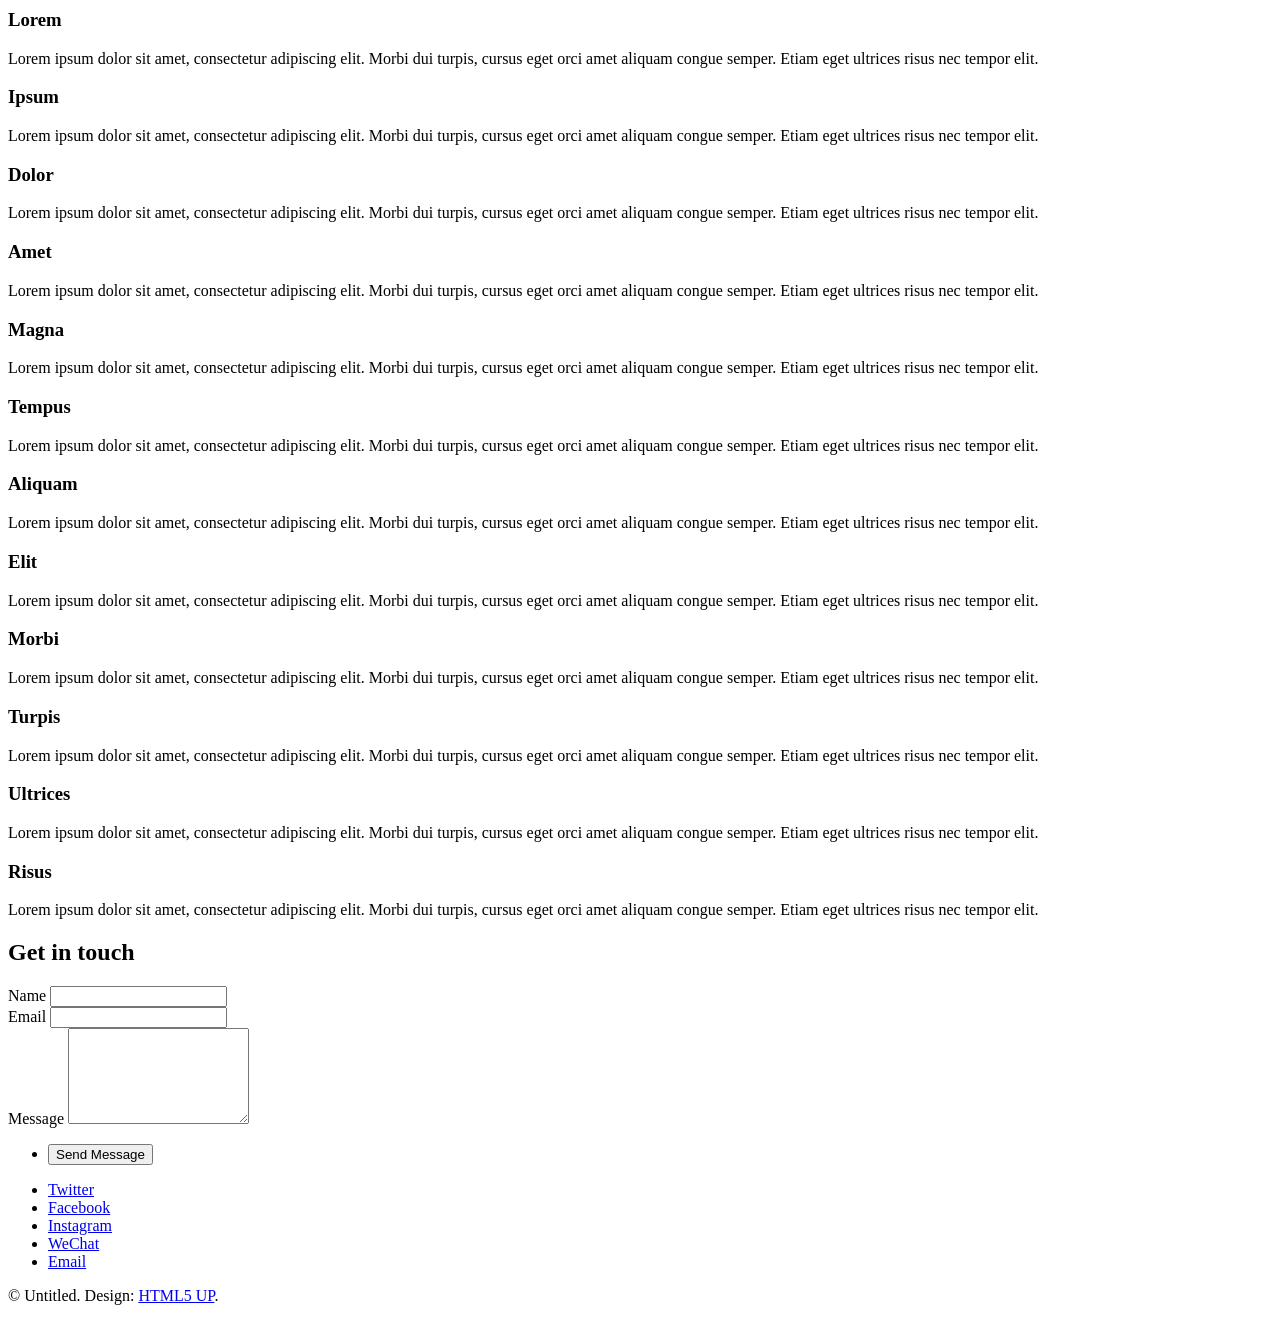
==== commit bf7dbb26: "added image" ====
--- a/index.html
+++ b/index.html
@@ -30,7 +30,7 @@
 							</ul>
 						</div>
 						<div class="image">
-							<img src="images/firework.jpg" alt="" />
+							<img src="images/firework.jpeg" alt="" />
 						</div>
 					</section>
 
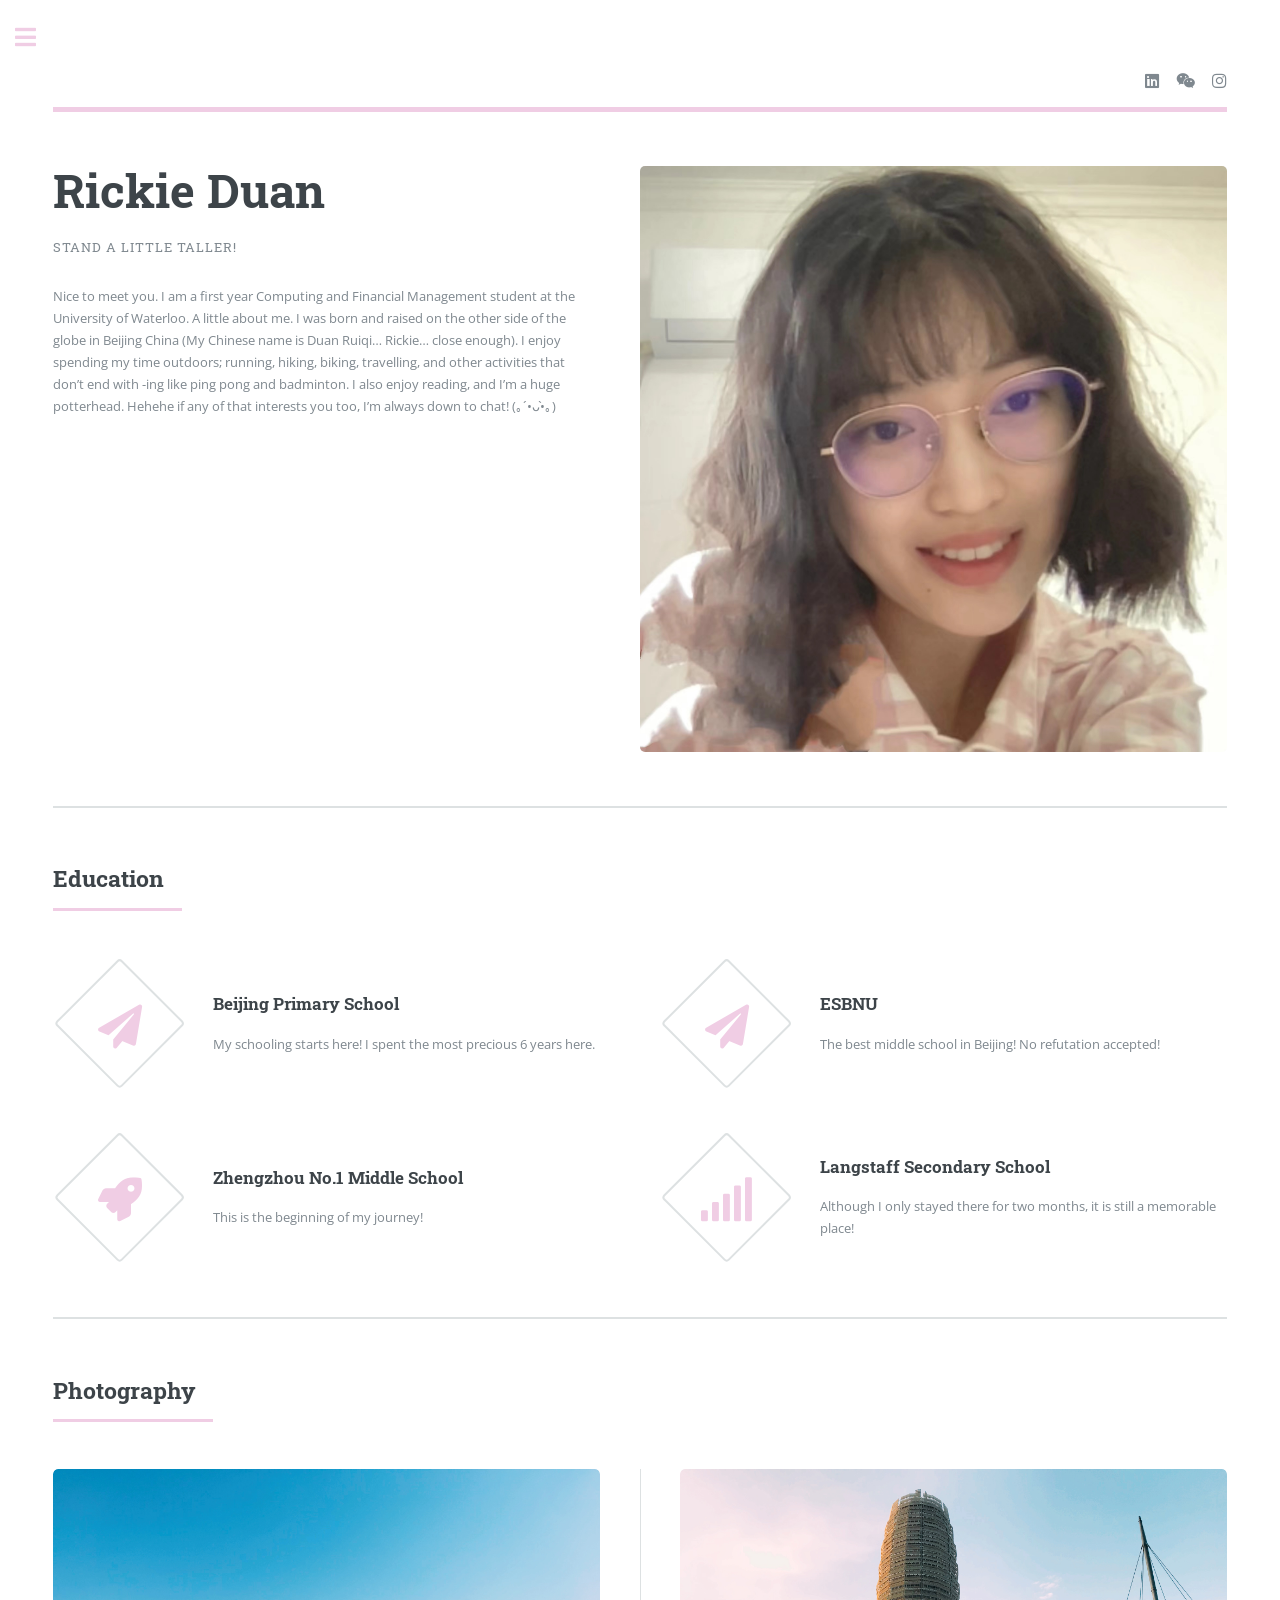
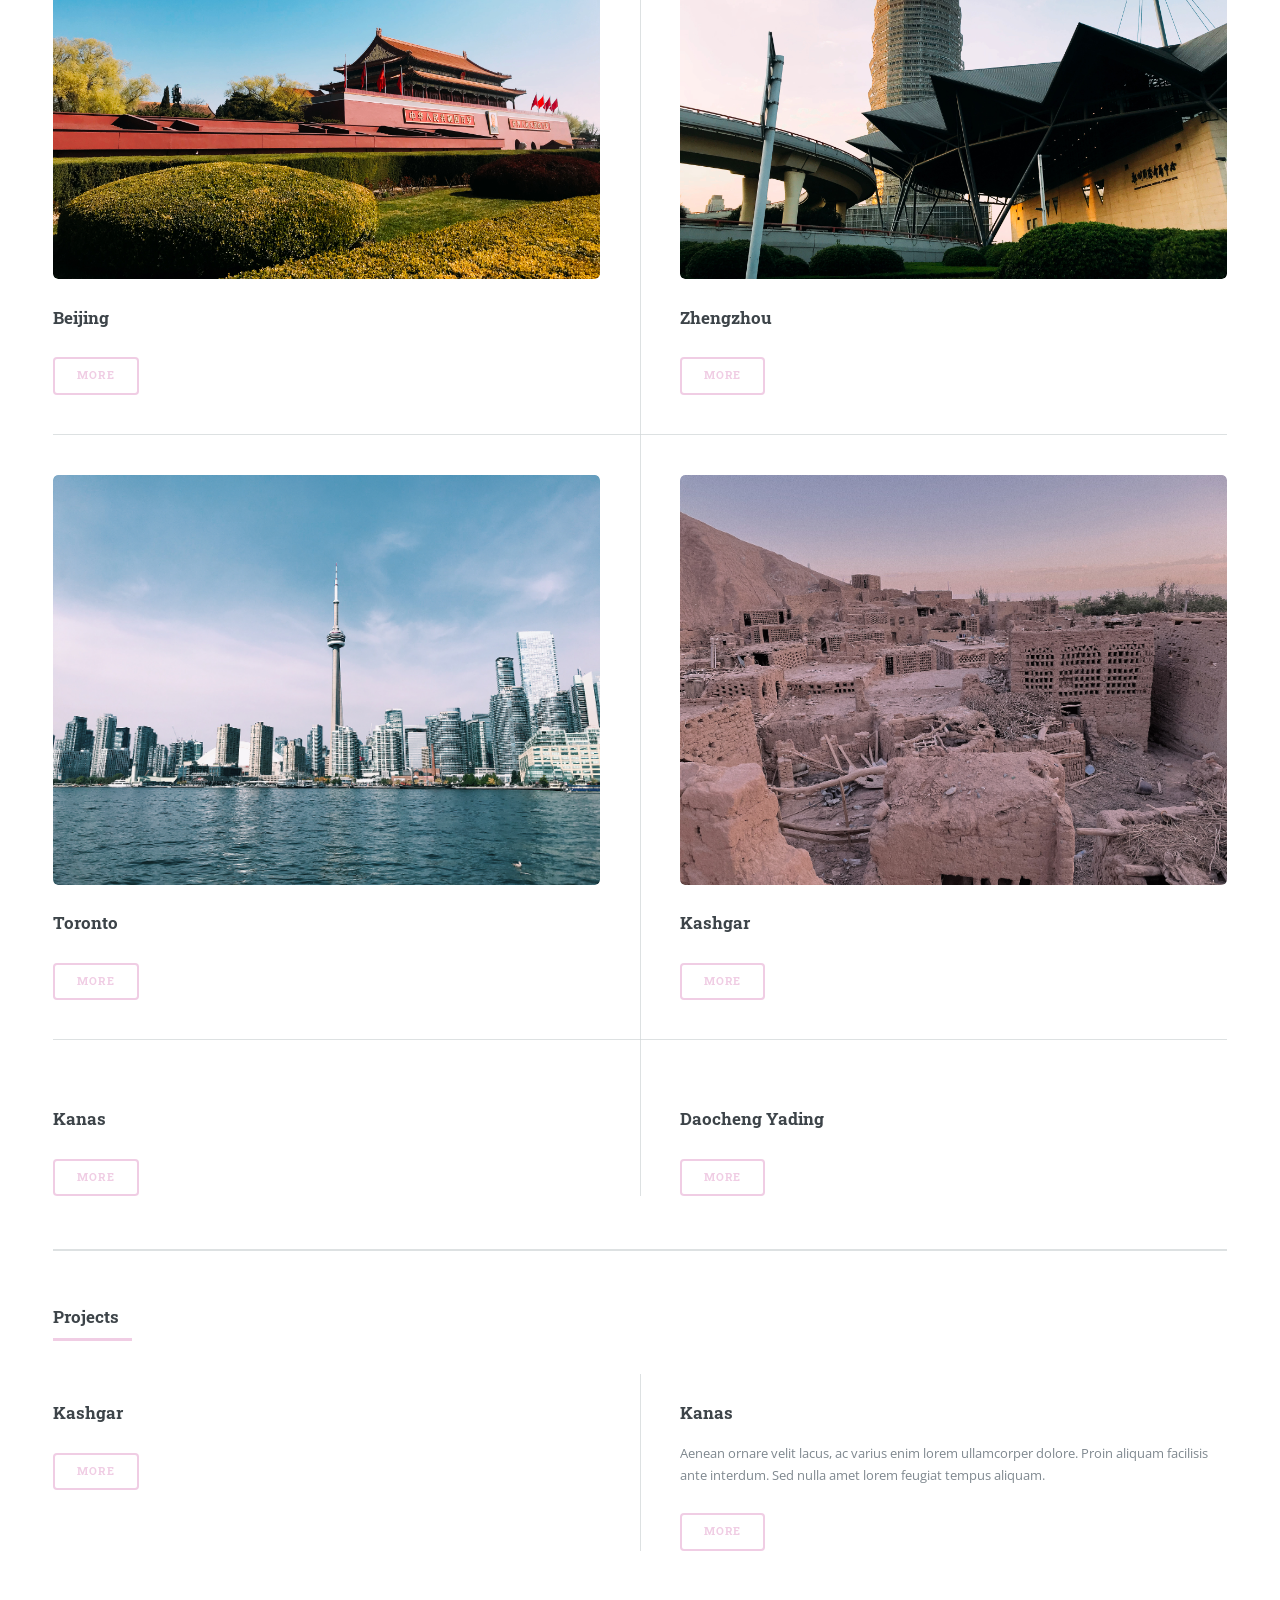
==== commit d1fcbe68: "took everything out of the wrapper folder" ====
--- a/index.html
+++ b/index.html
@@ -1,360 +1,214 @@
-<!DOCTYPE HTML>
-<!--
-	Story by HTML5 UP
-	html5up.net | @ajlkn
-	Free for personal and commercial use under the CCA 3.0 license (html5up.net/license)
--->
-<html>
-	<head>
-		<title>Rickie's Website</title>
-		<meta charset="utf-8" />
-		<meta name="viewport" content="width=device-width, initial-scale=1, user-scalable=no" />
-		<link rel="stylesheet" href="assets/css/main.css" />
-		<noscript><link rel="stylesheet" href="assets/css/noscript.css" /></noscript>
-	</head>
-	<body class="is-preload">
-
-		<!-- Wrapper -->
-			<div id="wrapper" class="divided">
-
-				<!-- One -->
-					<section class="banner style1 orient-left content-align-left image-position-right fullscreen onload-image-fade-in onload-content-fade-right">
-						<div class="content">
-							<h1>Welcome to Rickie's Website</h1>
-							<p class="major">
-								
-
-							</p>
-							<ul class="actions stacked">
-								<li><a href="#first" class="button big wide smooth-scroll-middle">My Story</a></li>
-							</ul>
-						</div>
-						<div class="image">
-							<img src="images/firework.jpeg" alt="" />
-						</div>
-					</section>
-
-				<!-- Two -->
-					<section class="spotlight style1 orient-right content-align-left image-position-center onscroll-image-fade-in" id="first">
-						<div class="content">
-							<h2>Hello, Nice to Meet You</h2>
-							<p>This website is where I can know more about myself. It is an exploration of the things that I am passionate about.</p>
-							<ul class="actions stacked">
-								<li><a href="#" class="button">Learn More</a></li>
-							</ul>
-						</div>
-						<div class="image">
-							<img src="images/spotlight01.jpg" alt="" />
-						</div>
-					</section>
-
-				<!-- Three -->
-					<section class="spotlight style1 orient-left content-align-left image-position-center onscroll-image-fade-in">
-						<div class="content">
-							<h2>Tempus adipiscing</h2>
-							<p>Lorem ipsum dolor sit amet, consectetur adipiscing elit. Morbi id ante sed ex pharetra lacinia sit amet vel massa. Donec facilisis laoreet nulla eu bibendum. Donec ut ex risus. Fusce lorem lectus, pharetra pretium massa et, hendrerit vestibulum odio lorem ipsum dolor sit amet.</p>
-							<ul class="actions stacked">
-								<li><a href="#" class="button">Learn More</a></li>
-							</ul>
-						</div>
-						<div class="image">
-							<img src="images/spotlight02.jpg" alt="" />
-						</div>
-					</section>
-
-				<!-- Four -->
-					<section class="spotlight style1 orient-right content-align-left image-position-center onscroll-image-fade-in">
-						<div class="content">
-							<h2>Pharetra etiam nulla</h2>
-							<p>Lorem ipsum dolor sit amet, consectetur adipiscing elit. Morbi id ante sed ex pharetra lacinia sit amet vel massa. Donec facilisis laoreet nulla eu bibendum. Donec ut ex risus. Fusce lorem lectus, pharetra pretium massa et, hendrerit vestibulum odio lorem ipsum dolor sit amet.</p>
-							<ul class="actions stacked">
-								<li><a href="#" class="button">Learn More</a></li>
-							</ul>
-						</div>
-						<div class="image">
-							<img src="images/spotlight03.jpg" alt="" />
-						</div>
-					</section>
-
-				<!-- Five -->
-					<section class="wrapper style1 align-center">
-						<div class="inner">
-							<h2>Massa sed condimentum</h2>
-							<p>Lorem ipsum dolor sit amet, consectetur adipiscing elit. Morbi id ante sed ex pharetra lacinia sit amet vel massa. Donec facilisis laoreet nulla eu bibendum. Donec ut ex risus. Fusce lorem lectus, pharetra pretium massa et, hendrerit vestibulum odio lorem ipsum.</p>
-						</div>
-
-						<!-- Gallery -->
-							<div class="gallery style2 medium lightbox onscroll-fade-in">
-								<article>
-									<a href="images/gallery/fulls/01.jpg" class="image">
-										<img src="images/gallery/thumbs/01.jpg" alt="" />
-									</a>
-									<div class="caption">
-										<h3>Ipsum Dolor</h3>
-										<p>Lorem ipsum dolor amet, consectetur magna etiam elit. Etiam sed ultrices.</p>
-										<ul class="actions fixed">
-											<li><span class="button small">Details</span></li>
-										</ul>
-									</div>
-								</article>
-								<article>
-									<a href="images/gallery/fulls/02.jpg" class="image">
-										<img src="images/gallery/thumbs/02.jpg" alt="" />
-									</a>
-									<div class="caption">
-										<h3>Feugiat Lorem</h3>
-										<p>Lorem ipsum dolor amet, consectetur magna etiam elit. Etiam sed ultrices.</p>
-										<ul class="actions fixed">
-											<li><span class="button small">Details</span></li>
-										</ul>
-									</div>
-								</article>
-								<article>
-									<a href="images/gallery/fulls/03.jpg" class="image">
-										<img src="images/gallery/thumbs/03.jpg" alt="" />
-									</a>
-									<div class="caption">
-										<h3>Magna Amet</h3>
-										<p>Lorem ipsum dolor amet, consectetur magna etiam elit. Etiam sed ultrices.</p>
-										<ul class="actions fixed">
-											<li><span class="button small">Details</span></li>
-										</ul>
-									</div>
-								</article>
-								<article>
-									<a href="images/gallery/fulls/04.jpg" class="image">
-										<img src="images/gallery/thumbs/04.jpg" alt="" />
-									</a>
-									<div class="caption">
-										<h3>Sed Tempus</h3>
-										<p>Lorem ipsum dolor amet, consectetur magna etiam elit. Etiam sed ultrices.</p>
-										<ul class="actions fixed">
-											<li><span class="button small">Details</span></li>
-										</ul>
-									</div>
-								</article>
-								<article>
-									<a href="images/gallery/fulls/05.jpg" class="image">
-										<img src="images/gallery/thumbs/05.jpg" alt="" />
-									</a>
-									<div class="caption">
-										<h3>Ultrices Magna</h3>
-										<p>Lorem ipsum dolor amet, consectetur magna etiam elit. Etiam sed ultrices.</p>
-										<ul class="actions fixed">
-											<li><span class="button small">Details</span></li>
-										</ul>
-									</div>
-								</article>
-								<article>
-									<a href="images/gallery/fulls/06.jpg" class="image">
-										<img src="images/gallery/thumbs/06.jpg" alt="" />
-									</a>
-									<div class="caption">
-										<h3>Sed Tempus</h3>
-										<p>Lorem ipsum dolor amet, consectetur magna etiam elit. Etiam sed ultrices.</p>
-										<ul class="actions fixed">
-											<li><span class="button small">Details</span></li>
-										</ul>
-									</div>
-								</article>
-								<article>
-									<a href="images/gallery/fulls/07.jpg" class="image">
-										<img src="images/gallery/thumbs/07.jpg" alt="" />
-									</a>
-									<div class="caption">
-										<h3>Ipsum Lorem</h3>
-										<p>Lorem ipsum dolor amet, consectetur magna etiam elit. Etiam sed ultrices.</p>
-										<ul class="actions fixed">
-											<li><span class="button small">Details</span></li>
-										</ul>
-									</div>
-								</article>
-								<article>
-									<a href="images/gallery/fulls/08.jpg" class="image">
-										<img src="images/gallery/thumbs/08.jpg" alt="" />
-									</a>
-									<div class="caption">
-										<h3>Magna Risus</h3>
-										<p>Lorem ipsum dolor amet, consectetur magna etiam elit. Etiam sed ultrices.</p>
-										<ul class="actions fixed">
-											<li><span class="button small">Details</span></li>
-										</ul>
-									</div>
-								</article>
-								<article>
-									<a href="images/gallery/fulls/09.jpg" class="image">
-										<img src="images/gallery/thumbs/09.jpg" alt="" />
-									</a>
-									<div class="caption">
-										<h3>Tempus Dolor</h3>
-										<p>Lorem ipsum dolor amet, consectetur magna etiam elit. Etiam sed ultrices.</p>
-										<ul class="actions fixed">
-											<li><span class="button small">Details</span></li>
-										</ul>
-									</div>
-								</article>
-								<article>
-									<a href="images/gallery/fulls/10.jpg" class="image">
-										<img src="images/gallery/thumbs/10.jpg" alt="" />
-									</a>
-									<div class="caption">
-										<h3>Sed Etiam</h3>
-										<p>Lorem ipsum dolor amet, consectetur magna etiam elit. Etiam sed ultrices.</p>
-										<ul class="actions fixed">
-											<li><span class="button small">Details</span></li>
-										</ul>
-									</div>
-								</article>
-								<article>
-									<a href="images/gallery/fulls/11.jpg" class="image">
-										<img src="images/gallery/thumbs/11.jpg" alt="" />
-									</a>
-									<div class="caption">
-										<h3>Magna Lorem</h3>
-										<p>Lorem ipsum dolor amet, consectetur magna etiam elit. Etiam sed ultrices.</p>
-										<ul class="actions fixed">
-											<li><span class="button small">Details</span></li>
-										</ul>
-									</div>
-								</article>
-								<article>
-									<a href="images/gallery/fulls/12.jpg" class="image">
-										<img src="images/gallery/thumbs/12.jpg" alt="" />
-									</a>
-									<div class="caption">
-										<h3>Ipsum Dolor</h3>
-										<p>Lorem ipsum dolor amet, consectetur magna etiam elit. Etiam sed ultrices.</p>
-										<ul class="actions fixed">
-											<li><span class="button small">Details</span></li>
-										</ul>
-									</div>
-								</article>
-							</div>
-
-					</section>
-
-				<!-- Six -->
-					<section class="wrapper style1 align-center">
-						<div class="inner">
-							<h2>Ipsum sed consequat</h2>
-							<p>Lorem ipsum dolor sit amet, consectetur adipiscing elit. Morbi id ante sed ex pharetra lacinia sit amet vel massa. Donec facilisis laoreet nulla eu bibendum. Donec ut ex risus. Fusce lorem lectus, pharetra pretium massa et, hendrerit vestibulum odio lorem ipsum.</p>
-							<div class="items style1 medium onscroll-fade-in">
-								<section>
-									<span class="icon style2 major fa-gem"></span>
-									<h3>Lorem</h3>
-									<p>Lorem ipsum dolor sit amet, consectetur adipiscing elit. Morbi dui turpis, cursus eget orci amet aliquam congue semper. Etiam eget ultrices risus nec tempor elit.</p>
-								</section>
-								<section>
-									<span class="icon solid style2 major fa-save"></span>
-									<h3>Ipsum</h3>
-									<p>Lorem ipsum dolor sit amet, consectetur adipiscing elit. Morbi dui turpis, cursus eget orci amet aliquam congue semper. Etiam eget ultrices risus nec tempor elit.</p>
-								</section>
-								<section>
-									<span class="icon solid style2 major fa-chart-bar"></span>
-									<h3>Dolor</h3>
-									<p>Lorem ipsum dolor sit amet, consectetur adipiscing elit. Morbi dui turpis, cursus eget orci amet aliquam congue semper. Etiam eget ultrices risus nec tempor elit.</p>
-								</section>
-								<section>
-									<span class="icon solid style2 major fa-wifi"></span>
-									<h3>Amet</h3>
-									<p>Lorem ipsum dolor sit amet, consectetur adipiscing elit. Morbi dui turpis, cursus eget orci amet aliquam congue semper. Etiam eget ultrices risus nec tempor elit.</p>
-								</section>
-								<section>
-									<span class="icon solid style2 major fa-cog"></span>
-									<h3>Magna</h3>
-									<p>Lorem ipsum dolor sit amet, consectetur adipiscing elit. Morbi dui turpis, cursus eget orci amet aliquam congue semper. Etiam eget ultrices risus nec tempor elit.</p>
-								</section>
-								<section>
-									<span class="icon style2 major fa-paper-plane"></span>
-									<h3>Tempus</h3>
-									<p>Lorem ipsum dolor sit amet, consectetur adipiscing elit. Morbi dui turpis, cursus eget orci amet aliquam congue semper. Etiam eget ultrices risus nec tempor elit.</p>
-								</section>
-								<section>
-									<span class="icon solid style2 major fa-desktop"></span>
-									<h3>Aliquam</h3>
-									<p>Lorem ipsum dolor sit amet, consectetur adipiscing elit. Morbi dui turpis, cursus eget orci amet aliquam congue semper. Etiam eget ultrices risus nec tempor elit.</p>
-								</section>
-								<section>
-									<span class="icon solid style2 major fa-sync-alt"></span>
-									<h3>Elit</h3>
-									<p>Lorem ipsum dolor sit amet, consectetur adipiscing elit. Morbi dui turpis, cursus eget orci amet aliquam congue semper. Etiam eget ultrices risus nec tempor elit.</p>
-								</section>
-								<section>
-									<span class="icon solid style2 major fa-hashtag"></span>
-									<h3>Morbi</h3>
-									<p>Lorem ipsum dolor sit amet, consectetur adipiscing elit. Morbi dui turpis, cursus eget orci amet aliquam congue semper. Etiam eget ultrices risus nec tempor elit.</p>
-								</section>
-								<section>
-									<span class="icon solid style2 major fa-bolt"></span>
-									<h3>Turpis</h3>
-									<p>Lorem ipsum dolor sit amet, consectetur adipiscing elit. Morbi dui turpis, cursus eget orci amet aliquam congue semper. Etiam eget ultrices risus nec tempor elit.</p>
-								</section>
-								<section>
-									<span class="icon solid style2 major fa-envelope"></span>
-									<h3>Ultrices</h3>
-									<p>Lorem ipsum dolor sit amet, consectetur adipiscing elit. Morbi dui turpis, cursus eget orci amet aliquam congue semper. Etiam eget ultrices risus nec tempor elit.</p>
-								</section>
-								<section>
-									<span class="icon solid style2 major fa-leaf"></span>
-									<h3>Risus</h3>
-									<p>Lorem ipsum dolor sit amet, consectetur adipiscing elit. Morbi dui turpis, cursus eget orci amet aliquam congue semper. Etiam eget ultrices risus nec tempor elit.</p>
-								</section>
-							</div>
-						</div>
-					</section>
-
-				<!-- Seven -->
-					<section class="wrapper style1 align-center">
-						<div class="inner medium">
-							<h2>Get in touch</h2>
-							<form method="post" action="#">
-								<div class="fields">
-									<div class="field half">
-										<label for="name">Name</label>
-										<input type="text" name="name" id="name" value="" />
-									</div>
-									<div class="field half">
-										<label for="email">Email</label>
-										<input type="email" name="email" id="email" value="" />
-									</div>
-									<div class="field">
-										<label for="message">Message</label>
-										<textarea name="message" id="message" rows="6"></textarea>
-									</div>
-								</div>
-								<ul class="actions special">
-									<li><input type="submit" name="submit" id="submit" value="Send Message" /></li>
-								</ul>
-							</form>
-
-						</div>
-					</section>
-
-				<!-- Footer -->
-					<footer class="wrapper style1 align-center">
-						<div class="inner">
-							<ul class="icons">
-								<li><a href="#" class="icon brands style2 fa-twitter"><span class="label">Twitter</span></a></li>
-								<li><a href="#" class="icon brands style2 fa-facebook-f"><span class="label">Facebook</span></a></li>
-								<li><a href="https://www.instagram.com/rickie_duan/" class="icon brands style2 fa-instagram"><span class="label">Instagram</span></a></li>
-								<!-- <li><a href="#" class="icon brands style2 fa-linkedin-in"><span class="label">LinkedIn</span></a></li> -->
-								<li><a href="images/wechat_qr_code.jpeg" class="icon brands style2 fa-brands fa-weixin"><span class="label">WeChat</span></a></li>
-								<li><a href="mailto:r25duan@uwaterloo.ca" class="icon style2 fa-envelope"><span class="label">Email</span></a></li>
-							</ul>
-							<p>&copy; Untitled. Design: <a href="https://html5up.net">HTML5 UP</a>.</p>
-						</div>
-					</footer>
-
-			</div>
-
-		<!-- Scripts -->
-			<script src="assets/js/jquery.min.js"></script>
-			<script src="assets/js/jquery.scrollex.min.js"></script>
-			<script src="assets/js/jquery.scrolly.min.js"></script>
-			<script src="assets/js/browser.min.js"></script>
-			<script src="assets/js/breakpoints.min.js"></script>
-			<script src="assets/js/util.js"></script>
-			<script src="assets/js/main.js"></script>
-
-	</body>
+<!DOCTYPE HTML>
+<html>
+	<head>
+		<title>Rickie Duan</title>
+		<meta charset="utf-8" />
+		<meta name="viewport" content="width=device-width, initial-scale=1, user-scalable=no" />
+		<link rel="stylesheet" href="assets/css/main.css" />
+	</head>
+	<body class="is-preload">
+
+		<!-- Wrapper -->
+			<div id="wrapper">
+
+				<!-- Main -->
+					<div id="main">
+						<div class="inner">
+
+							<!-- Header -->
+								<header id="header">
+									<ul class="icons">
+										<li><a href="https://www.linkedin.com/in/rickie-duan-122a7a1ab/" class="icon brands fa-linkedin"><span class="label">LinkedIn</span></a></li>
+										<li><a href="images/wechat_qr_code.jpeg" class="icon brands style2 fa-brands fa-weixin"><span class="label">WeChat</span></a></li>
+										<li><a href="https://www.instagram.com/rickie_duan/" class="icon brands fa-instagram"><span class="label">Instagram</span></a></li>
+									</ul>
+								</header>
+
+							<!-- Banner -->
+								<section id="banner">
+									<div class="content">
+										<header>
+											<h1>Rickie Duan</h1>
+											<p>Stand a little taller!</p>
+										</header>
+										<p> Nice to meet you. I am a first year Computing and Financial Management student at the University of Waterloo. A little about me. I was born and raised on the other side of the globe in Beijing China (My Chinese name is Duan Ruiqi… Rickie… close enough). I enjoy spending my time outdoors; running, hiking, biking, travelling, and other activities that don’t end with -ing like ping pong and badminton. I also enjoy reading, and I’m a huge potterhead. Hehehe if any of that interests you too, I’m always down to chat! (｡´•ᴗ•̀｡)
+										</p>
+									</div>
+									<span class="image object">
+										<img src="images/profile.jpeg" alt="" />
+									</span>
+								</section>
+
+							<!-- Section -->
+								<section id="Education">
+									<header class="major">
+										<h2>Education</h2>
+									</header>
+									<div class="features">
+										<article>
+											<span class="icon solid fa-paper-plane"></span>
+											<div class="content">
+												<h3>Beijing Primary School</h3>
+												<p>My schooling starts here! I spent the most precious 6 years here.</p>
+											</div>
+										</article>
+										<article>
+											<span class="icon solid fa-paper-plane"></span>
+											<div class="content">
+												<h3>ESBNU</h3>
+												<p>The best middle school in Beijing! No refutation accepted!
+												</p>
+											</div>
+										</article>
+										<article>
+											<span class="icon solid fa-rocket"></span>
+											<div class="content">
+												<h3>Zhengzhou No.1 Middle School</h3>
+												<p>This is the beginning of my journey!</p>
+											</div>
+										</article>
+										<article>
+											<span class="icon solid fa-signal"></span>
+											<div class="content">
+												<h3>Langstaff Secondary School</h3>
+												<p>Although I only stayed there for two months, it is still a memorable place! </p>
+											</div>
+										</article>
+									</div>
+								</section>
+
+							<!-- Section -->
+								<section id="Photography">
+									<header class="major">
+										<h2>Photography</h2>
+									</header>
+									<div class="posts">
+										<article>
+											<a href="#" class="image"><img src="images/beijing.jpeg" alt="" /></a>
+											<h3>Beijing</h3>
+											<p></p>
+											<ul class="actions">
+												<li><a href="#" class="button">More</a></li>
+											</ul>
+										</article>
+										<article>
+											<a href="#" class="image"><img src="images/zhengzhou.jpeg" alt="" /></a>
+											<h3>Zhengzhou</h3>
+											<p></p>
+											<ul class="actions">
+												<li><a href="#" class="button">More</a></li>
+											</ul>
+										</article>
+										<article>
+											<a href="#" class="image"><img src="images/toronto.jpeg" alt="" /></a>
+											<h3>Toronto</h3>
+											<p></p>
+											<ul class="actions">
+												<li><a href="#" class="button">More</a></li>
+											</ul>
+										</article>
+										<article>
+											<a href="#" class="image"><img src="images/kashgar.jpeg" alt="" /></a>
+											<h3>Kashgar</h3>
+											<p></p>
+											<ul class="actions">
+												<li><a href="#" class="button">More</a></li>
+											</ul>
+										</article>
+										<article>
+											<a href="#" class="image"><img src="images/kanas.jpeg" alt="" /></a>
+											<h3>Kanas</h3>
+											<p></p>
+											<ul class="actions">
+												<li><a href="#" class="button">More</a></li>
+											</ul>
+										</article>
+										<article>
+											<a href="#" class="image"><img src="images/daochengyading.jpeg" alt="" /></a>
+											<h3>Daocheng Yading</h3>
+											<p></p>
+											<ul class="actions">
+												<li><a href="#" class="button">More</a></li>
+											</ul>
+										</article>
+									</div>
+								</section>
+								
+					<!-- Section -->
+					<section id="Projects">
+						<header class="major">
+							<h3>Projects</h3>
+						</header>
+						<div class="posts">
+							<article>
+								<a href="#" class="image"><img src="images/pic01.jpg" alt="" /></a>
+								<h3>Kashgar</h3>
+								<p></p>
+								<ul class="actions">
+									<li><a href="#" class="button">More</a></li>
+								</ul>
+							</article>
+							<article>
+								<a href="#" class="image"><img src="images/pic02.jpg" alt="" /></a>
+								<h3>Kanas</h3>
+								<p>Aenean ornare velit lacus, ac varius enim lorem ullamcorper dolore. Proin aliquam facilisis ante interdum. Sed nulla amet lorem feugiat tempus aliquam.</p>
+								<ul class="actions">
+									<li><a href="#" class="button">More</a></li>
+								</ul>
+							</article>
+						</div>
+					</section>
+
+			</div>
+		</div>
+
+				<!-- Sidebar -->
+					<div id="sidebar">
+						<div class="inner">
+
+							<!-- Menu -->
+								<nav id="menu">
+									<header class="major">
+										<h2>Menu</h2>
+									</header>
+									<ul>
+										<li><a href="index.html">Homepage</a></li>
+										<li><a href="#Education">Education</a></li>
+										<li><a href="#Photography">Photography</a></li>
+										<li><a href="#Projects">Projects</a></li>
+
+									</ul>
+								</nav>
+
+							<!-- Section -->
+								<section>
+									<header class="major">
+										<h2>Get in touch</h2>
+									</header>
+									<ul class="contact">
+										<li class="icon solid fa-envelope"><a href="#">r25duan@uwaterloo.ca</a></li>
+										<li class="icon solid fa-phone">(519) 781-3218</li>
+										<li class="icon solid fa-home">200 University Ave<br />
+										Waterloo, ON N2L 3G5</li>
+									</ul>
+								</section>
+
+							<!-- Footer -->
+								<footer id="footer">
+									<p class="copyright">&copy; Rickie Duan. All rights reserved. Design: <a href="https://html5up.net">HTML5 UP</a>.</p>
+								</footer>
+
+						</div>
+					</div>
+
+			</div>
+
+		<!-- Scripts -->
+			<script src="assets/js/jquery.min.js"></script>
+			<script src="assets/js/browser.min.js"></script>
+			<script src="assets/js/breakpoints.min.js"></script>
+			<script src="assets/js/util.js"></script>
+			<script src="assets/js/main.js"></script>
+
+	</body>
 </html>
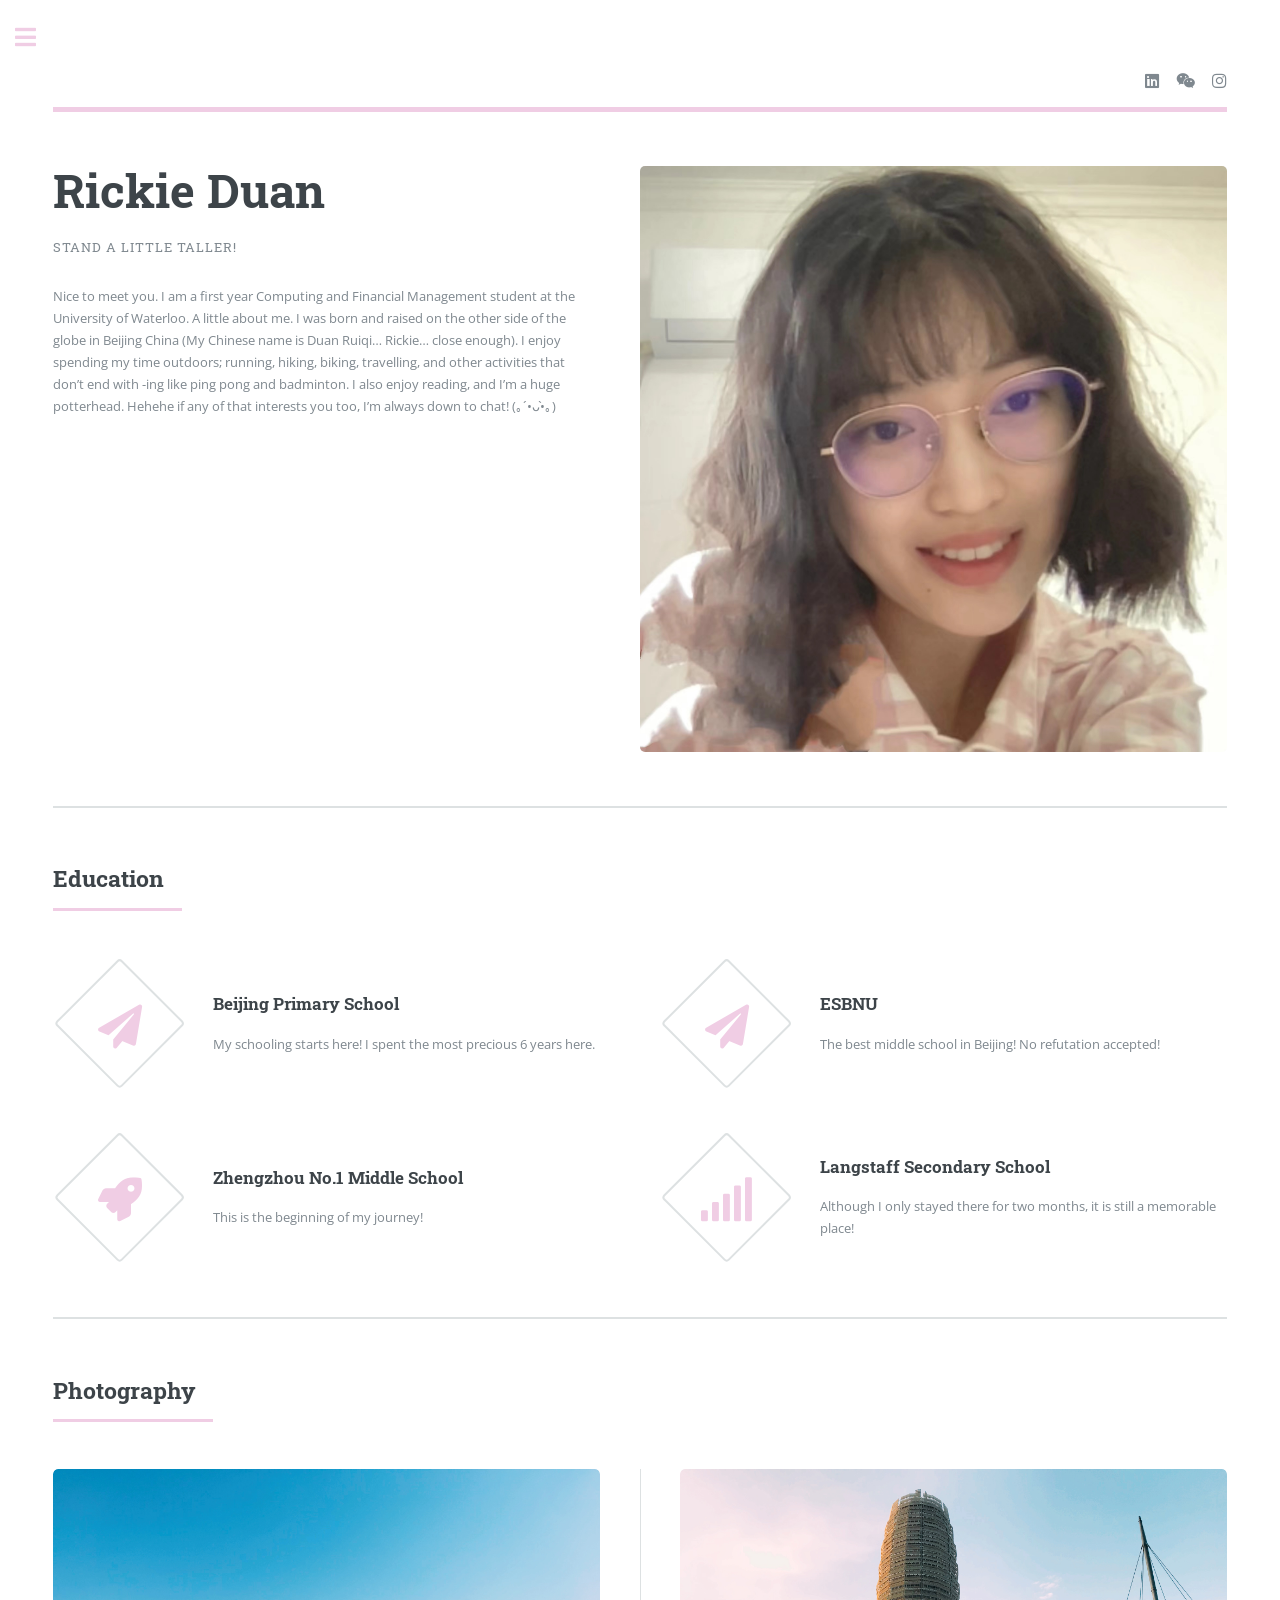
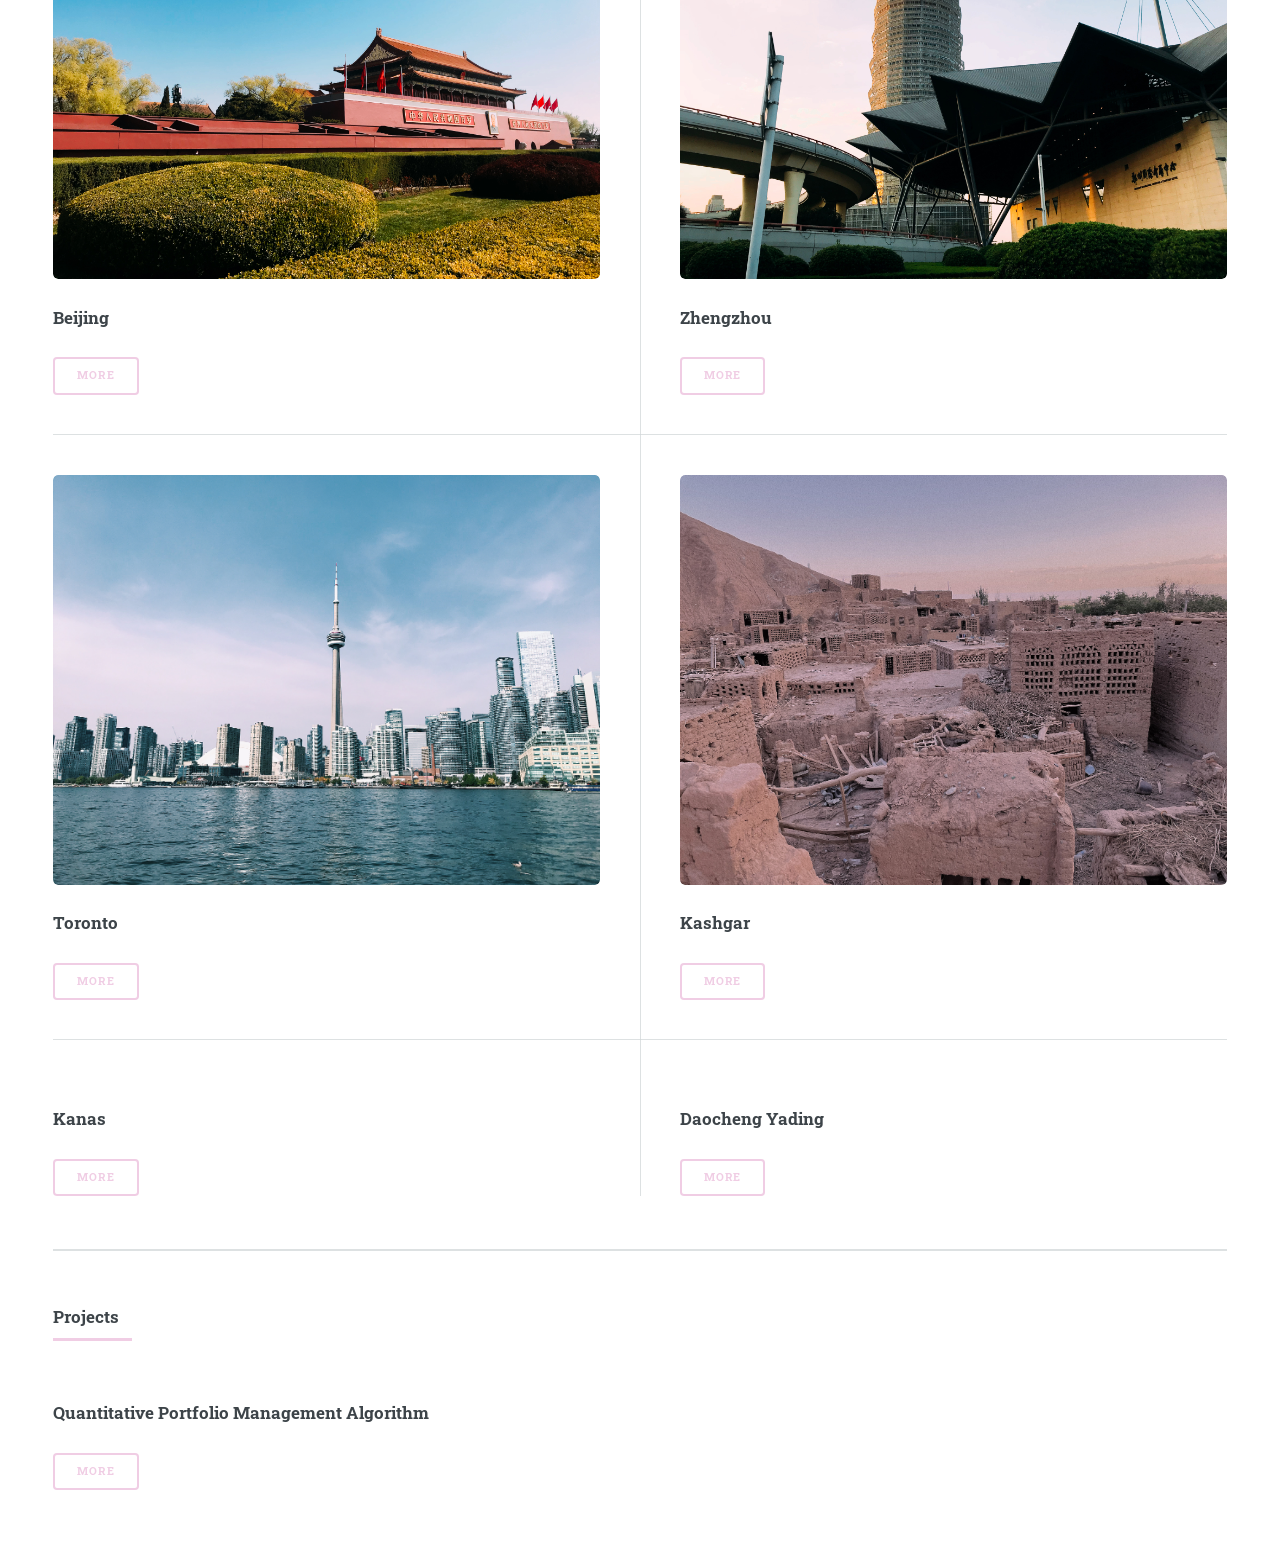
==== commit 373cc5f1: "Updated profile" ====
--- a/index.html
+++ b/index.html
@@ -1,214 +1,206 @@
-<!DOCTYPE HTML>
-<html>
-	<head>
-		<title>Rickie Duan</title>
-		<meta charset="utf-8" />
-		<meta name="viewport" content="width=device-width, initial-scale=1, user-scalable=no" />
-		<link rel="stylesheet" href="assets/css/main.css" />
-	</head>
-	<body class="is-preload">
-
-		<!-- Wrapper -->
-			<div id="wrapper">
-
-				<!-- Main -->
-					<div id="main">
-						<div class="inner">
-
-							<!-- Header -->
-								<header id="header">
-									<ul class="icons">
-										<li><a href="https://www.linkedin.com/in/rickie-duan-122a7a1ab/" class="icon brands fa-linkedin"><span class="label">LinkedIn</span></a></li>
-										<li><a href="images/wechat_qr_code.jpeg" class="icon brands style2 fa-brands fa-weixin"><span class="label">WeChat</span></a></li>
-										<li><a href="https://www.instagram.com/rickie_duan/" class="icon brands fa-instagram"><span class="label">Instagram</span></a></li>
-									</ul>
-								</header>
-
-							<!-- Banner -->
-								<section id="banner">
-									<div class="content">
-										<header>
-											<h1>Rickie Duan</h1>
-											<p>Stand a little taller!</p>
-										</header>
-										<p> Nice to meet you. I am a first year Computing and Financial Management student at the University of Waterloo. A little about me. I was born and raised on the other side of the globe in Beijing China (My Chinese name is Duan Ruiqi… Rickie… close enough). I enjoy spending my time outdoors; running, hiking, biking, travelling, and other activities that don’t end with -ing like ping pong and badminton. I also enjoy reading, and I’m a huge potterhead. Hehehe if any of that interests you too, I’m always down to chat! (｡´•ᴗ•̀｡)
-										</p>
-									</div>
-									<span class="image object">
-										<img src="images/profile.jpeg" alt="" />
-									</span>
-								</section>
-
-							<!-- Section -->
-								<section id="Education">
-									<header class="major">
-										<h2>Education</h2>
-									</header>
-									<div class="features">
-										<article>
-											<span class="icon solid fa-paper-plane"></span>
-											<div class="content">
-												<h3>Beijing Primary School</h3>
-												<p>My schooling starts here! I spent the most precious 6 years here.</p>
-											</div>
-										</article>
-										<article>
-											<span class="icon solid fa-paper-plane"></span>
-											<div class="content">
-												<h3>ESBNU</h3>
-												<p>The best middle school in Beijing! No refutation accepted!
-												</p>
-											</div>
-										</article>
-										<article>
-											<span class="icon solid fa-rocket"></span>
-											<div class="content">
-												<h3>Zhengzhou No.1 Middle School</h3>
-												<p>This is the beginning of my journey!</p>
-											</div>
-										</article>
-										<article>
-											<span class="icon solid fa-signal"></span>
-											<div class="content">
-												<h3>Langstaff Secondary School</h3>
-												<p>Although I only stayed there for two months, it is still a memorable place! </p>
-											</div>
-										</article>
-									</div>
-								</section>
-
-							<!-- Section -->
-								<section id="Photography">
-									<header class="major">
-										<h2>Photography</h2>
-									</header>
-									<div class="posts">
-										<article>
-											<a href="#" class="image"><img src="images/beijing.jpeg" alt="" /></a>
-											<h3>Beijing</h3>
-											<p></p>
-											<ul class="actions">
-												<li><a href="#" class="button">More</a></li>
-											</ul>
-										</article>
-										<article>
-											<a href="#" class="image"><img src="images/zhengzhou.jpeg" alt="" /></a>
-											<h3>Zhengzhou</h3>
-											<p></p>
-											<ul class="actions">
-												<li><a href="#" class="button">More</a></li>
-											</ul>
-										</article>
-										<article>
-											<a href="#" class="image"><img src="images/toronto.jpeg" alt="" /></a>
-											<h3>Toronto</h3>
-											<p></p>
-											<ul class="actions">
-												<li><a href="#" class="button">More</a></li>
-											</ul>
-										</article>
-										<article>
-											<a href="#" class="image"><img src="images/kashgar.jpeg" alt="" /></a>
-											<h3>Kashgar</h3>
-											<p></p>
-											<ul class="actions">
-												<li><a href="#" class="button">More</a></li>
-											</ul>
-										</article>
-										<article>
-											<a href="#" class="image"><img src="images/kanas.jpeg" alt="" /></a>
-											<h3>Kanas</h3>
-											<p></p>
-											<ul class="actions">
-												<li><a href="#" class="button">More</a></li>
-											</ul>
-										</article>
-										<article>
-											<a href="#" class="image"><img src="images/daochengyading.jpeg" alt="" /></a>
-											<h3>Daocheng Yading</h3>
-											<p></p>
-											<ul class="actions">
-												<li><a href="#" class="button">More</a></li>
-											</ul>
-										</article>
-									</div>
-								</section>
-								
-					<!-- Section -->
-					<section id="Projects">
-						<header class="major">
-							<h3>Projects</h3>
-						</header>
-						<div class="posts">
-							<article>
-								<a href="#" class="image"><img src="images/pic01.jpg" alt="" /></a>
-								<h3>Kashgar</h3>
-								<p></p>
-								<ul class="actions">
-									<li><a href="#" class="button">More</a></li>
-								</ul>
-							</article>
-							<article>
-								<a href="#" class="image"><img src="images/pic02.jpg" alt="" /></a>
-								<h3>Kanas</h3>
-								<p>Aenean ornare velit lacus, ac varius enim lorem ullamcorper dolore. Proin aliquam facilisis ante interdum. Sed nulla amet lorem feugiat tempus aliquam.</p>
-								<ul class="actions">
-									<li><a href="#" class="button">More</a></li>
-								</ul>
-							</article>
-						</div>
-					</section>
-
-			</div>
-		</div>
-
-				<!-- Sidebar -->
-					<div id="sidebar">
-						<div class="inner">
-
-							<!-- Menu -->
-								<nav id="menu">
-									<header class="major">
-										<h2>Menu</h2>
-									</header>
-									<ul>
-										<li><a href="index.html">Homepage</a></li>
-										<li><a href="#Education">Education</a></li>
-										<li><a href="#Photography">Photography</a></li>
-										<li><a href="#Projects">Projects</a></li>
-
-									</ul>
-								</nav>
-
-							<!-- Section -->
-								<section>
-									<header class="major">
-										<h2>Get in touch</h2>
-									</header>
-									<ul class="contact">
-										<li class="icon solid fa-envelope"><a href="#">r25duan@uwaterloo.ca</a></li>
-										<li class="icon solid fa-phone">(519) 781-3218</li>
-										<li class="icon solid fa-home">200 University Ave<br />
-										Waterloo, ON N2L 3G5</li>
-									</ul>
-								</section>
-
-							<!-- Footer -->
-								<footer id="footer">
-									<p class="copyright">&copy; Rickie Duan. All rights reserved. Design: <a href="https://html5up.net">HTML5 UP</a>.</p>
-								</footer>
-
-						</div>
-					</div>
-
-			</div>
-
-		<!-- Scripts -->
-			<script src="assets/js/jquery.min.js"></script>
-			<script src="assets/js/browser.min.js"></script>
-			<script src="assets/js/breakpoints.min.js"></script>
-			<script src="assets/js/util.js"></script>
-			<script src="assets/js/main.js"></script>
-
-	</body>
+<!DOCTYPE HTML>
+<html>
+	<head>
+		<title>Rickie Duan</title>
+		<meta charset="utf-8" />
+		<meta name="viewport" content="width=device-width, initial-scale=1, user-scalable=no" />
+		<link rel="stylesheet" href="assets/css/main.css" />
+	</head>
+	<body class="is-preload">
+
+		<!-- Wrapper -->
+			<div id="wrapper">
+
+				<!-- Main -->
+					<div id="main">
+						<div class="inner">
+
+							<!-- Header -->
+								<header id="header">
+									<ul class="icons">
+										<li><a href="https://www.linkedin.com/in/rickie-duan-122a7a1ab/" class="icon brands fa-linkedin"><span class="label">LinkedIn</span></a></li>
+										<li><a href="images/wechat_qr_code.jpeg" class="icon brands style2 fa-brands fa-weixin"><span class="label">WeChat</span></a></li>
+										<li><a href="https://www.instagram.com/rickie_duan/" class="icon brands fa-instagram"><span class="label">Instagram</span></a></li>
+									</ul>
+								</header>
+
+							<!-- Banner -->
+								<section id="banner">
+									<div class="content">
+										<header>
+											<h1>Rickie Duan</h1>
+											<p>Stand a little taller!</p>
+										</header>
+										<p> Nice to meet you. I am a first year Computing and Financial Management student at the University of Waterloo. A little about me. I was born and raised on the other side of the globe in Beijing China (My Chinese name is Duan Ruiqi… Rickie… close enough). I enjoy spending my time outdoors; running, hiking, biking, travelling, and other activities that don’t end with -ing like ping pong and badminton. I also enjoy reading, and I’m a huge potterhead. Hehehe if any of that interests you too, I’m always down to chat! (｡´•ᴗ•̀｡)
+										</p>
+									</div>
+									<span class="image object">
+										<img src="images/profile.jpeg" alt="" />
+									</span>
+								</section>
+
+							<!-- Section -->
+								<section id="Education">
+									<header class="major">
+										<h2>Education</h2>
+									</header>
+									<div class="features">
+										<article>
+											<span class="icon solid fa-paper-plane"></span>
+											<div class="content">
+												<h3>Beijing Primary School</h3>
+												<p>My schooling starts here! I spent the most precious 6 years here.</p>
+											</div>
+										</article>
+										<article>
+											<span class="icon solid fa-paper-plane"></span>
+											<div class="content">
+												<h3>ESBNU</h3>
+												<p>The best middle school in Beijing! No refutation accepted!
+												</p>
+											</div>
+										</article>
+										<article>
+											<span class="icon solid fa-rocket"></span>
+											<div class="content">
+												<h3>Zhengzhou No.1 Middle School</h3>
+												<p>This is the beginning of my journey!</p>
+											</div>
+										</article>
+										<article>
+											<span class="icon solid fa-signal"></span>
+											<div class="content">
+												<h3>Langstaff Secondary School</h3>
+												<p>Although I only stayed there for two months, it is still a memorable place! </p>
+											</div>
+										</article>
+									</div>
+								</section>
+
+							<!-- Section -->
+								<section id="Photography">
+									<header class="major">
+										<h2>Photography</h2>
+									</header>
+									<div class="posts">
+										<article>
+											<a href="#" class="image"><img src="images/beijing.jpeg" alt="" /></a>
+											<h3>Beijing</h3>
+											<p></p>
+											<ul class="actions">
+												<li><a href="#" class="button">More</a></li>
+											</ul>
+										</article>
+										<article>
+											<a href="#" class="image"><img src="images/zhengzhou.jpeg" alt="" /></a>
+											<h3>Zhengzhou</h3>
+											<p></p>
+											<ul class="actions">
+												<li><a href="#" class="button">More</a></li>
+											</ul>
+										</article>
+										<article>
+											<a href="#" class="image"><img src="images/toronto.jpeg" alt="" /></a>
+											<h3>Toronto</h3>
+											<p></p>
+											<ul class="actions">
+												<li><a href="#" class="button">More</a></li>
+											</ul>
+										</article>
+										<article>
+											<a href="#" class="image"><img src="images/kashgar.jpeg" alt="" /></a>
+											<h3>Kashgar</h3>
+											<p></p>
+											<ul class="actions">
+												<li><a href="#" class="button">More</a></li>
+											</ul>
+										</article>
+										<article>
+											<a href="#" class="image"><img src="images/kanas.jpeg" alt="" /></a>
+											<h3>Kanas</h3>
+											<p></p>
+											<ul class="actions">
+												<li><a href="#" class="button">More</a></li>
+											</ul>
+										</article>
+										<article>
+											<a href="#" class="image"><img src="images/daochengyading.jpeg" alt="" /></a>
+											<h3>Daocheng Yading</h3>
+											<p></p>
+											<ul class="actions">
+												<li><a href="#" class="button">More</a></li>
+											</ul>
+										</article>
+									</div>
+								</section>
+								
+					<!-- Section -->
+					<section id="Projects">
+						<header class="major">
+							<h3>Projects</h3>
+						</header>
+						<div class="posts">
+							<article>
+								<a href="#" class="image"><img src="images/forentier.jpeg" alt="" /></a>
+								<h3>Quantitative Portfolio Management Algorithm</h3>
+								<p></p>
+								<ul class="actions">
+									<li><a href="#" class="button">More</a></li>
+								</ul>
+							</article>
+						</div>
+					</section>
+
+			</div>
+		</div>
+
+				<!-- Sidebar -->
+					<div id="sidebar">
+						<div class="inner">
+
+							<!-- Menu -->
+								<nav id="menu">
+									<header class="major">
+										<h2>Menu</h2>
+									</header>
+									<ul>
+										<li><a href="index.html">Homepage</a></li>
+										<li><a href="#Education">Education</a></li>
+										<li><a href="#Photography">Photography</a></li>
+										<li><a href="#Projects">Projects</a></li>
+
+									</ul>
+								</nav>
+
+							<!-- Section -->
+								<section>
+									<header class="major">
+										<h2>Get in touch</h2>
+									</header>
+									<ul class="contact">
+										<li class="icon solid fa-envelope"><a href="#">r25duan@uwaterloo.ca</a></li>
+										<li class="icon solid fa-phone">(519) 781-3218</li>
+										<li class="icon solid fa-home">200 University Ave<br />
+										Waterloo, ON N2L 3G5</li>
+									</ul>
+								</section>
+
+							<!-- Footer -->
+								<footer id="footer">
+									<p class="copyright">&copy; Rickie Duan. All rights reserved. Design: <a href="https://html5up.net">HTML5 UP</a>.</p>
+								</footer>
+
+						</div>
+					</div>
+
+			</div>
+
+		<!-- Scripts -->
+			<script src="assets/js/jquery.min.js"></script>
+			<script src="assets/js/browser.min.js"></script>
+			<script src="assets/js/breakpoints.min.js"></script>
+			<script src="assets/js/util.js"></script>
+			<script src="assets/js/main.js"></script>
+
+	</body>
 </html>
